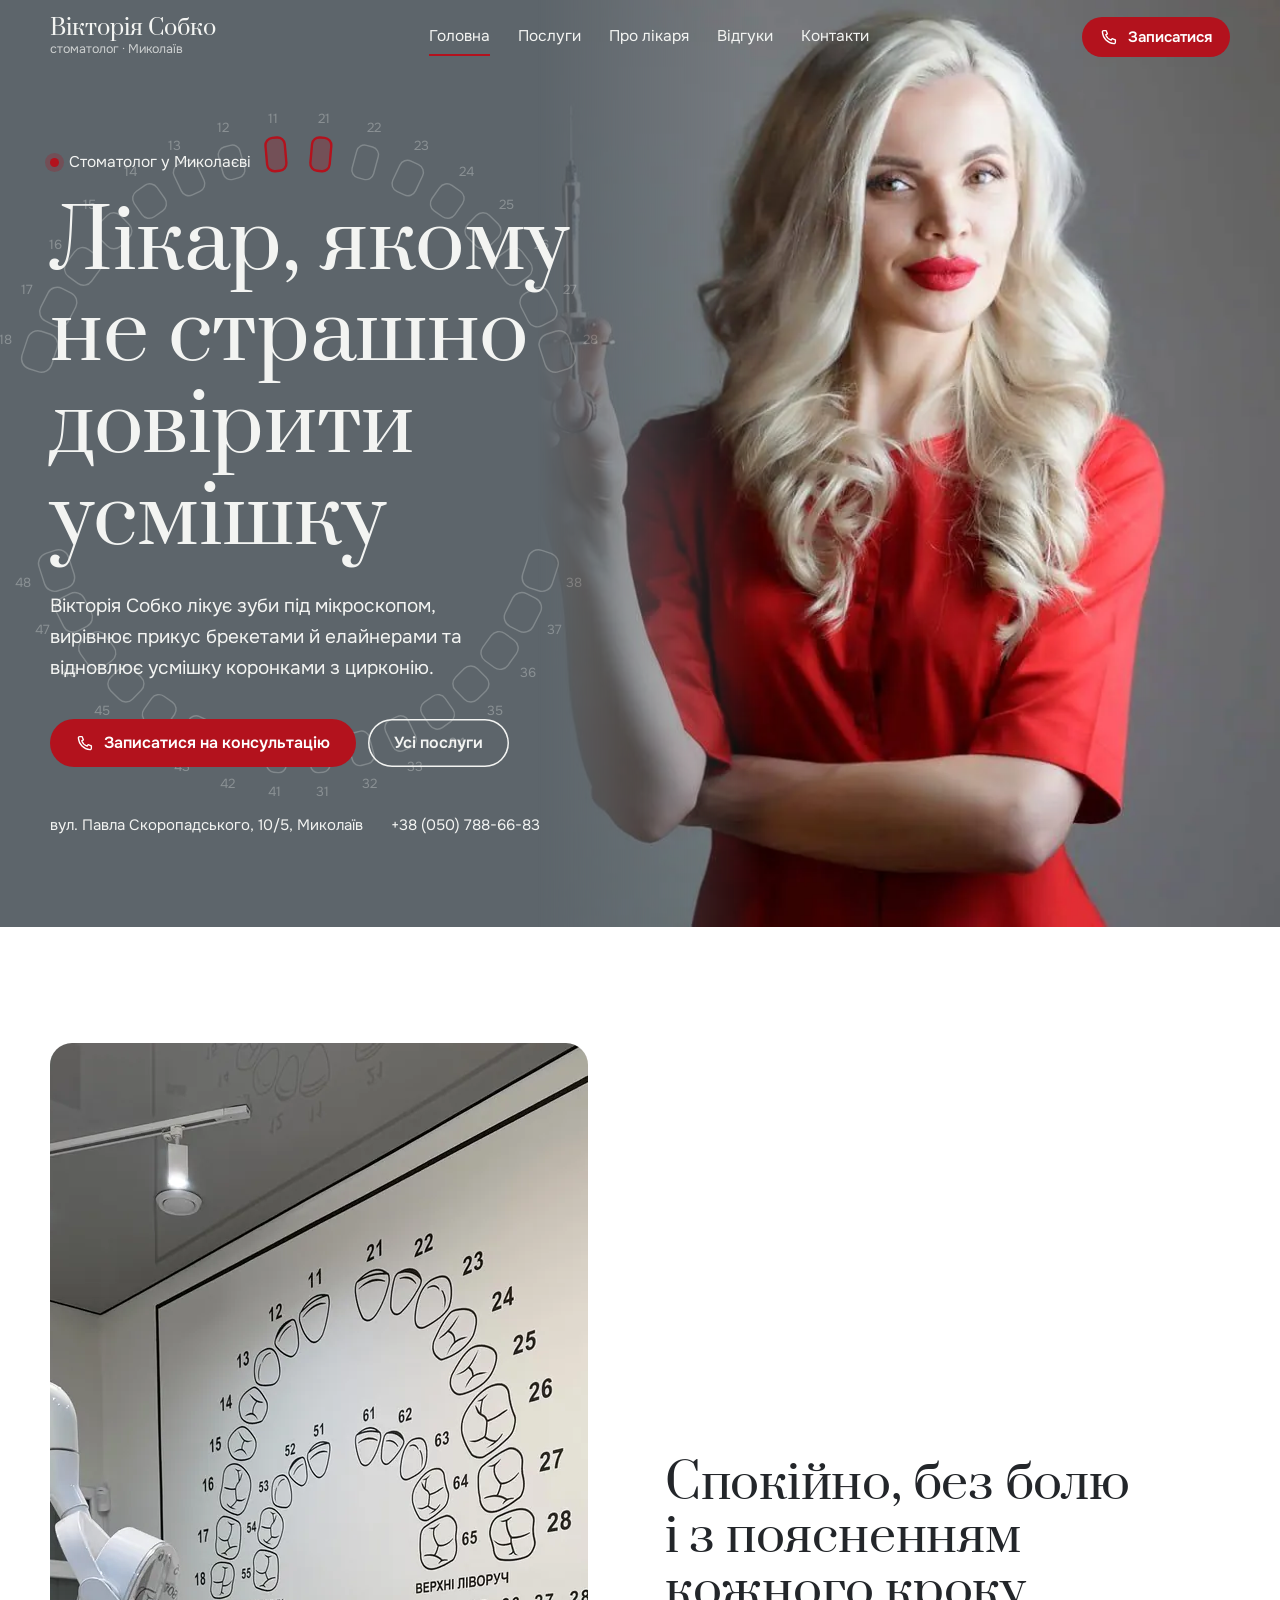
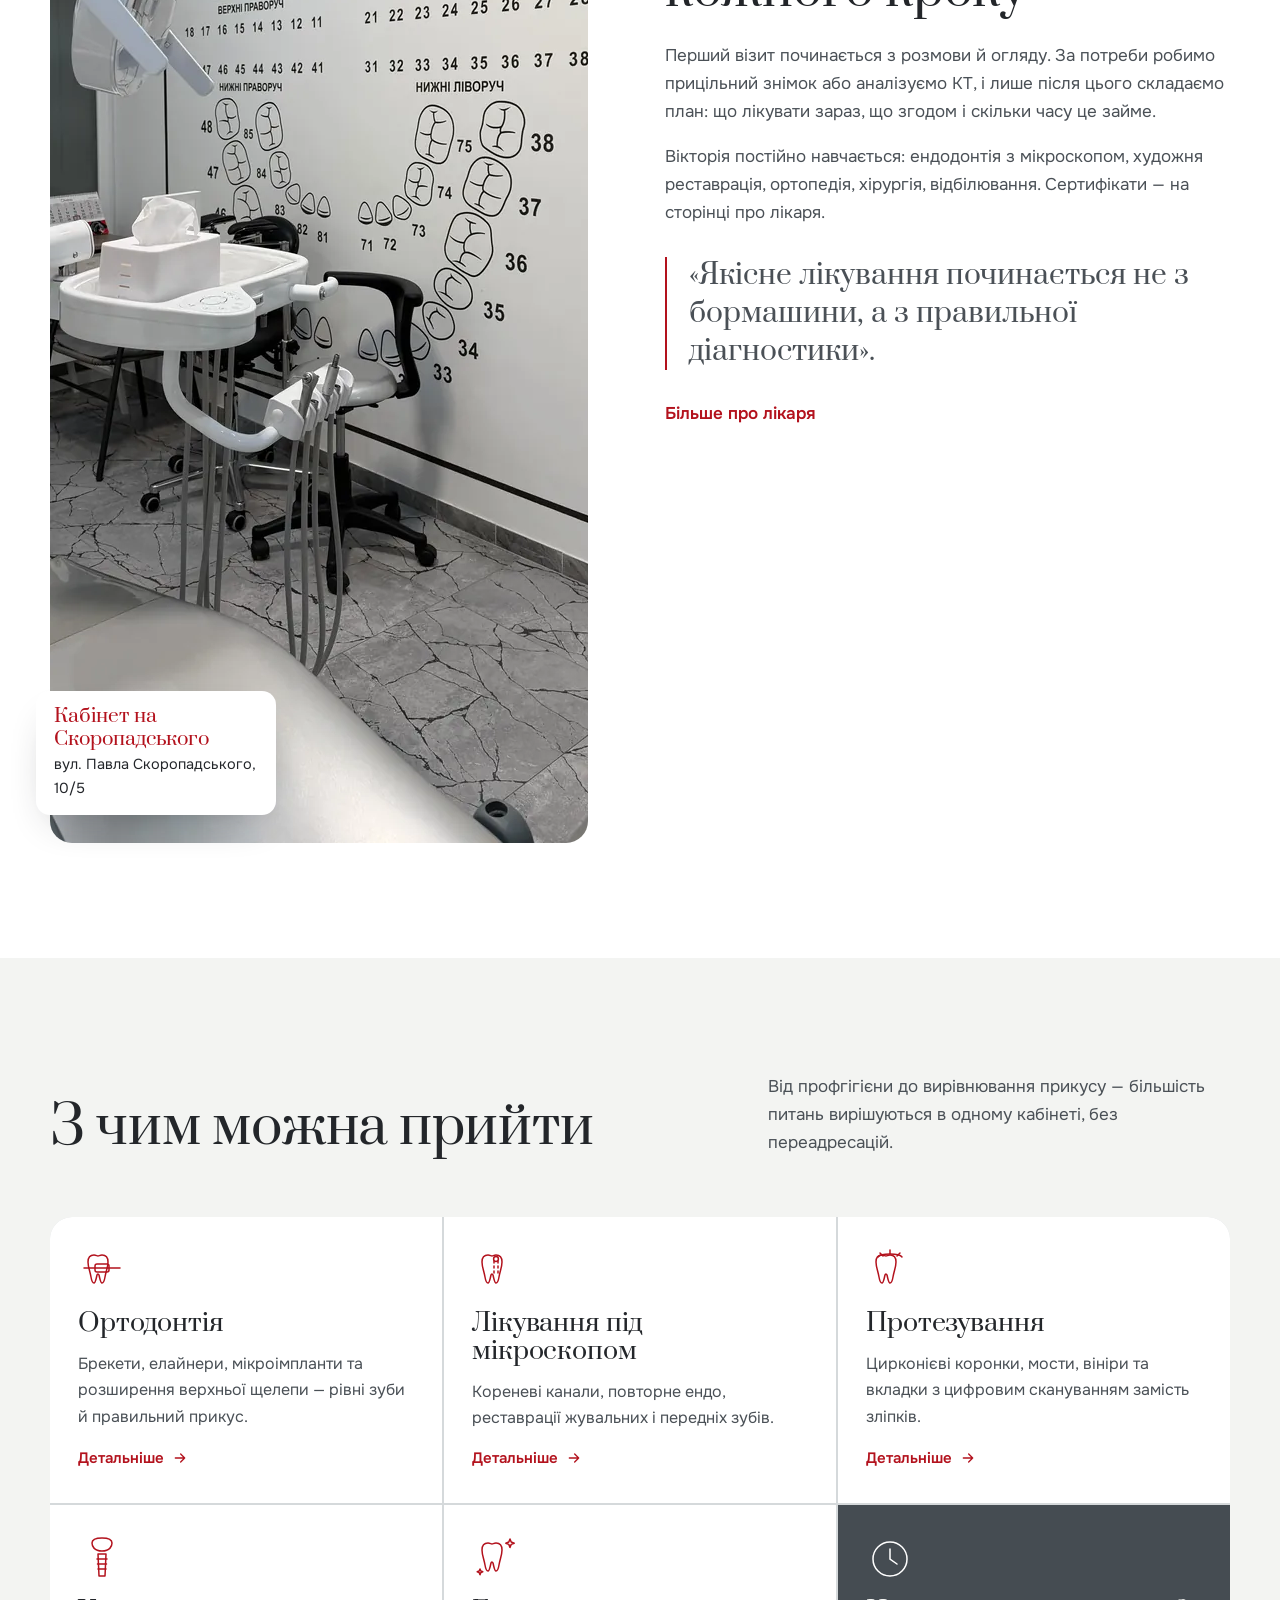
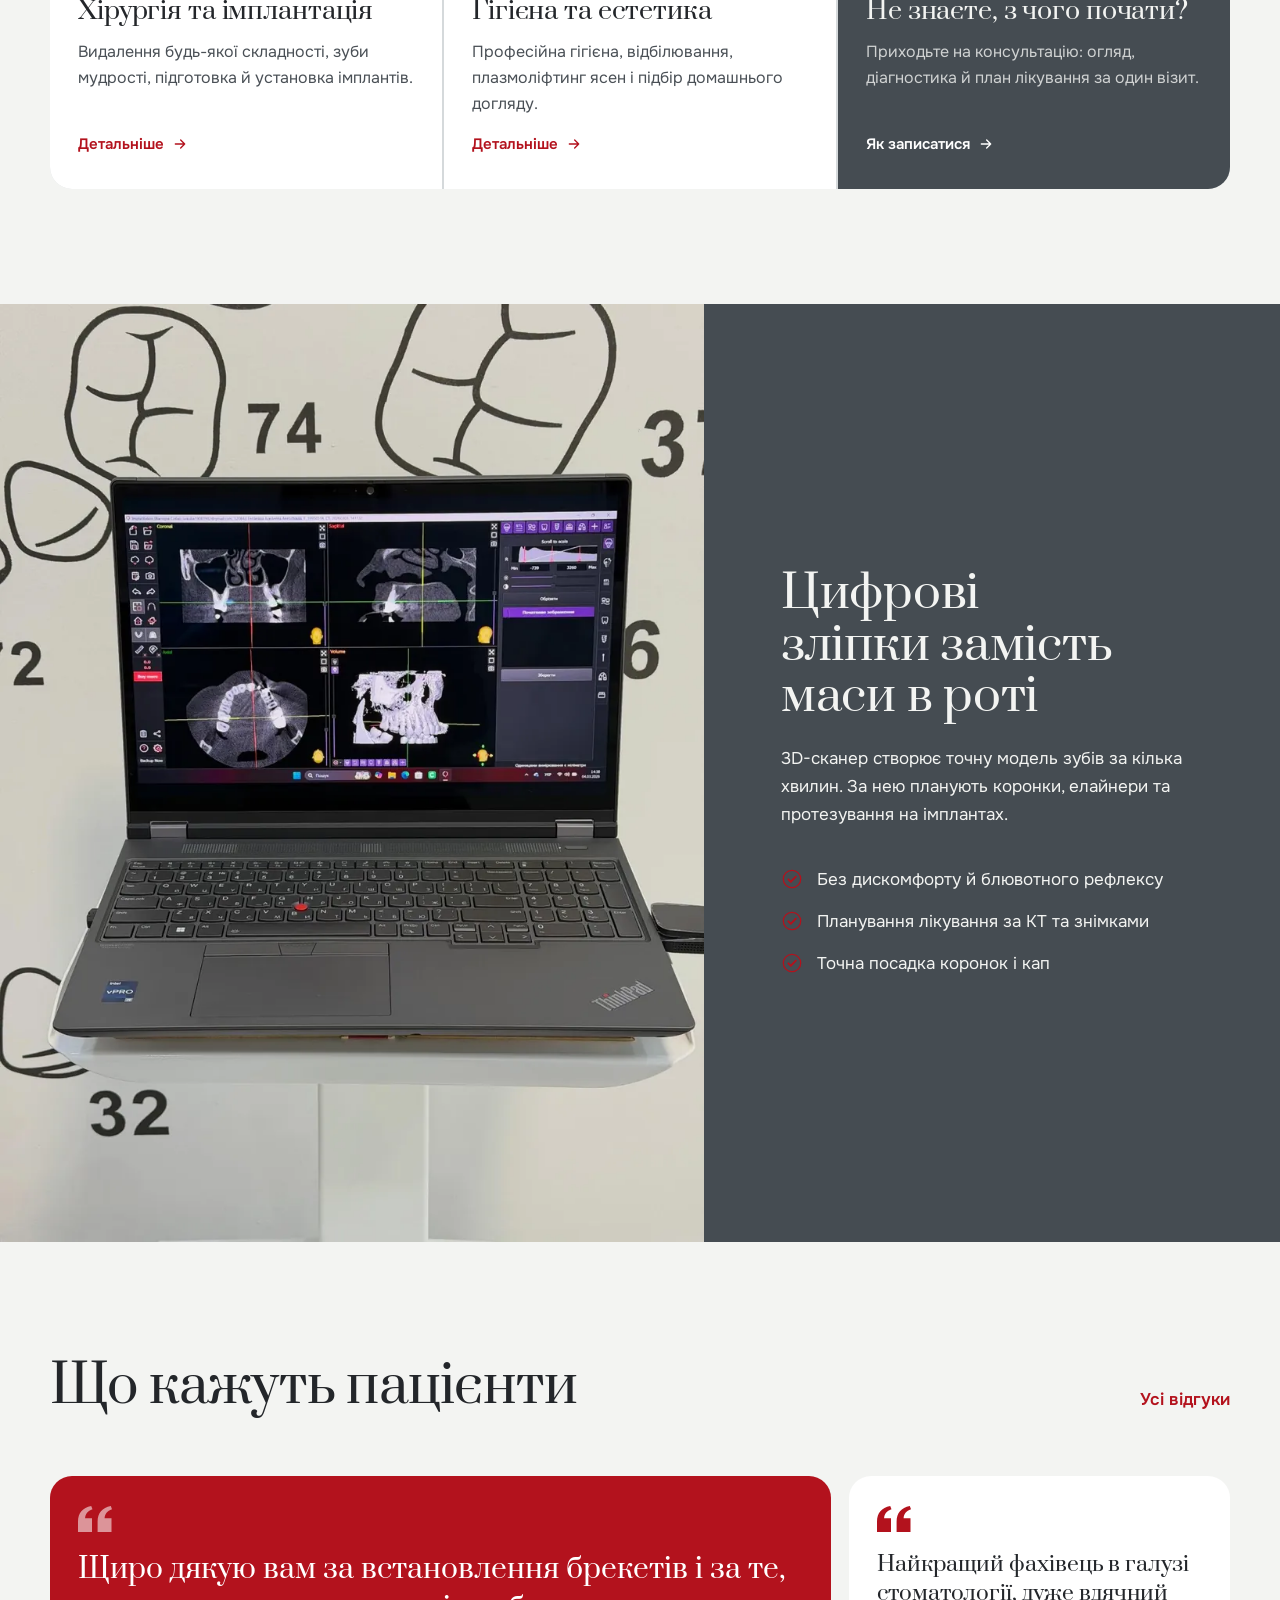
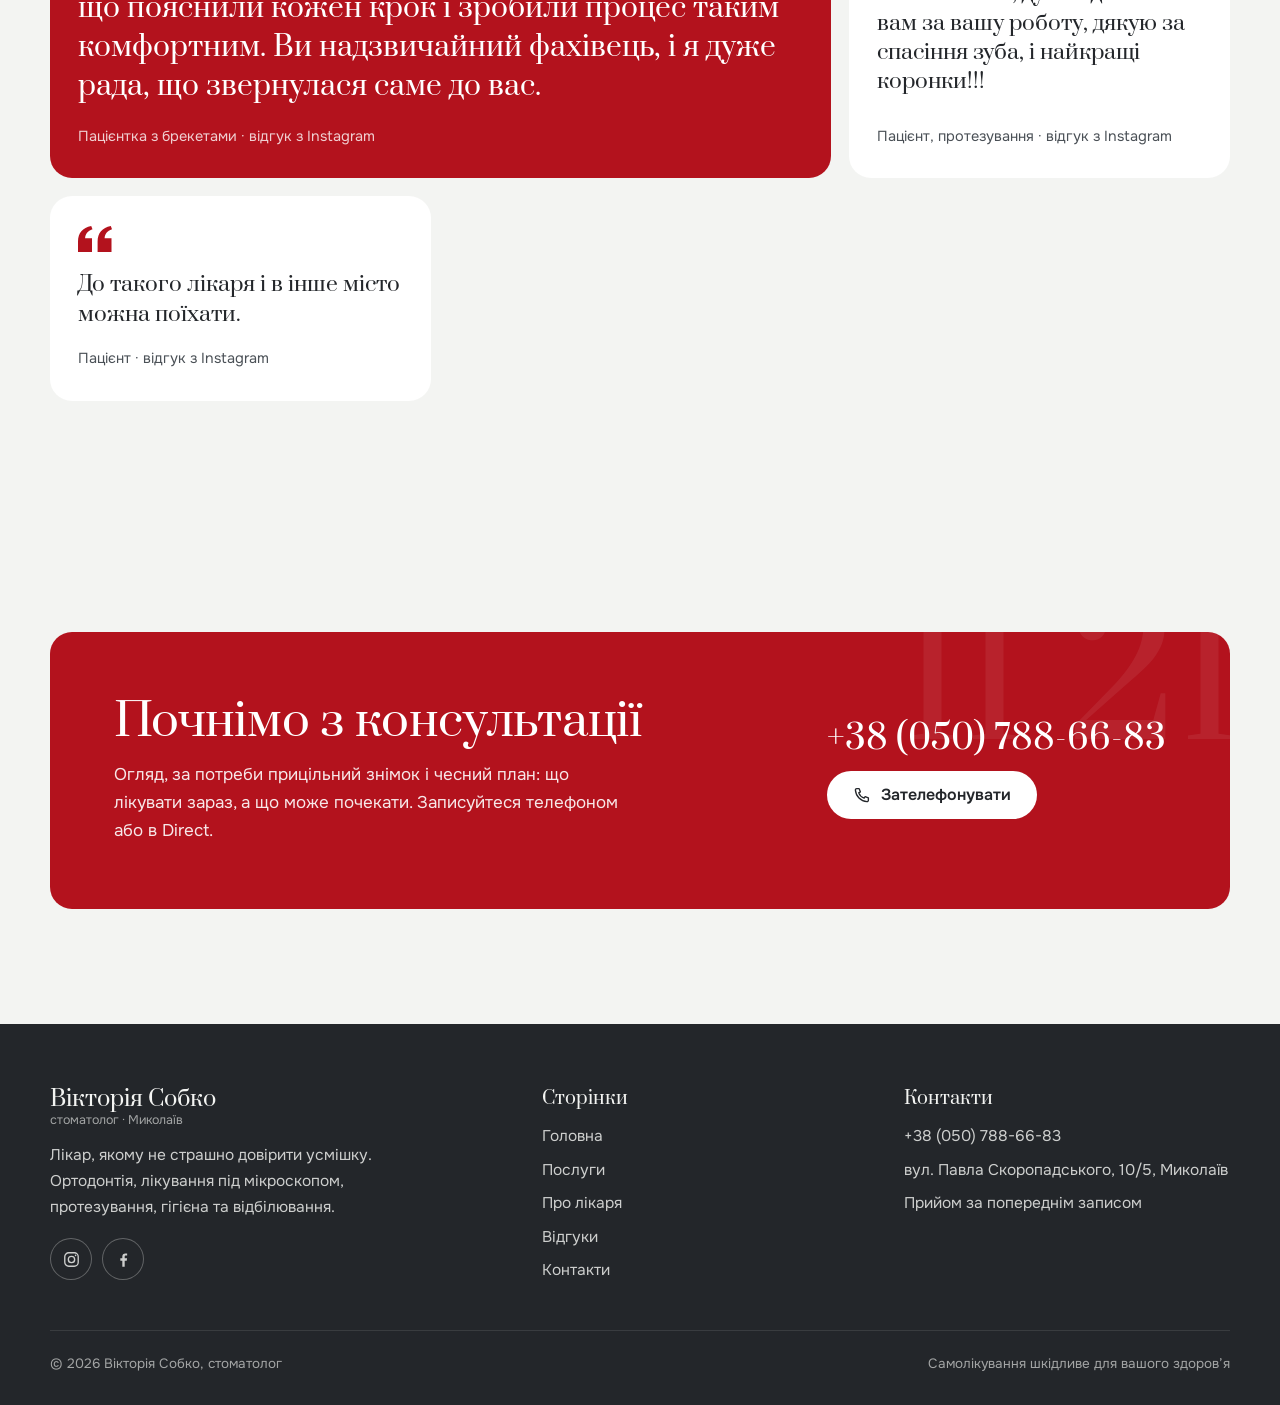
==== index.html @ 6293aaec "Add files via upload" ====
<!doctype html>
<html lang="uk">
<head>
<meta charset="utf-8">
<meta name="viewport" content="width=device-width, initial-scale=1, viewport-fit=cover">
<meta name="robots" content="noindex, nofollow">
<title>Стоматолог Вікторія Собко — Миколаїв</title>
<meta name="description" content="Стоматолог у Миколаєві: брекети й елайнери, лікування під мікроскопом, коронки, гігієна та відбілювання. Запис: +38 (050) 788-66-83.">
<meta name="theme-color" content="#5d656b">
<link rel="icon" href="img/favicon.svg" type="image/svg+xml">
<link rel="apple-touch-icon" href="img/apple-touch-icon.png">
<meta property="og:type" content="website">
<meta property="og:locale" content="uk_UA">
<meta property="og:site_name" content="Стоматолог Вікторія Собко">
<meta property="og:title" content="Стоматолог Вікторія Собко — Миколаїв">
<meta property="og:description" content="Стоматолог у Миколаєві: брекети й елайнери, лікування під мікроскопом, коронки, гігієна та відбілювання. Запис: +38 (050) 788-66-83.">
<meta property="og:image" content="https://konkos-design.github.io/viktoria-sobko-dentist/img/og.jpg">
<meta property="og:image:width" content="1200">
<meta property="og:image:height" content="630">
<meta property="og:url" content="https://konkos-design.github.io/viktoria-sobko-dentist/">
<meta name="twitter:card" content="summary_large_image">
<meta name="twitter:title" content="Стоматолог Вікторія Собко — Миколаїв">
<meta name="twitter:description" content="Стоматолог у Миколаєві: брекети й елайнери, лікування під мікроскопом, коронки, гігієна та відбілювання. Запис: +38 (050) 788-66-83.">
<meta name="twitter:image" content="https://konkos-design.github.io/viktoria-sobko-dentist/img/og.jpg">
<link rel="preload" href="fonts/prata_cyrillic.woff2" as="font" type="font/woff2" crossorigin>
<link rel="stylesheet" href="css/style.css">
</head>
<body>
<a class="skip" href="#main">До змісту</a>
<header class="hdr">
  <div class="wrap hdr__in">
    <a class="brand" href="index.html" aria-label="Вікторія Собко — на головну"><b>Вікторія Собко</b><span>стоматолог · Миколаїв</span></a>
    <nav class="nav" id="nav" aria-label="Основне меню"><a href="index.html" aria-current="page">Головна</a><a href="poslugy.html">Послуги</a><a href="pro-likarya.html">Про лікаря</a><a href="vidguky.html">Відгуки</a><a href="kontakty.html">Контакти</a></nav>
    <a class="btn hdr__call" href="tel:+380507886683"><svg viewBox="0 0 24 24" fill="none" stroke="currentColor" stroke-width="1.8" stroke-linecap="round" stroke-linejoin="round" aria-hidden="true"><path d="M5 3.5h3.2l1.6 4.3-2.1 1.4a11.5 11.5 0 0 0 7.1 7.1l1.4-2.1 4.3 1.6V19a1.8 1.8 0 0 1-1.9 1.8C10.4 20.3 3.7 13.6 3.2 5.4A1.8 1.8 0 0 1 5 3.5Z"/></svg><span>Записатися</span></a>
    <button class="burger" aria-label="Меню" aria-expanded="false" aria-controls="nav"><span></span></button>
  </div>
</header>

<main id="main">
<section class="hero">
  <svg class="hero__arch arch" viewBox="0 0 600 680" aria-hidden="true"><rect class="t" x="-16.5" y="-13.0" width="33.0" height="26.0" rx="9.0" transform="translate(83.4 245.8) rotate(-71.8)" data-n="18"/>
<text x="55.2" y="239.7">18</text>
<rect class="t" x="-15.3" y="-13.0" width="30.6" height="26.0" rx="8.6" transform="translate(99.0 208.6) rotate(-62.9)" data-n="17"/>
<text x="72.7" y="198.0">17</text>
<rect class="t" x="-14.1" y="-13.0" width="28.2" height="26.0" rx="8.2" transform="translate(119.8 174.6) rotate(-53.9)" data-n="16"/>
<text x="96.3" y="159.9">16</text>
<rect class="t" x="-12.9" y="-13.0" width="25.8" height="26.0" rx="7.8" transform="translate(145.5 144.8) rotate(-44.6)" data-n="15"/>
<text x="125.4" y="126.5">15</text>
<rect class="t" x="-11.7" y="-13.0" width="23.4" height="26.0" rx="7.4" transform="translate(175.4 119.9) rotate(-35.0)" data-n="14"/>
<text x="159.1" y="98.7">14</text>
<rect class="t" x="-10.5" y="-14.0" width="21.0" height="28.0" rx="7.0" transform="translate(208.5 100.6) rotate(-25.2)" data-n="13"/>
<text x="196.6" y="77.1">13</text>
<rect class="t" x="-9.3" y="-14.0" width="18.6" height="28.0" rx="6.6" transform="translate(244.1 87.5) rotate(-15.2)" data-n="12"/>
<text x="236.8" y="62.4">12</text>
<rect class="t" x="-8.1" y="-14.0" width="16.2" height="28.0" rx="6.2" transform="translate(281.2 80.8) rotate(-5.1)" data-n="11"/>
<text x="278.8" y="54.9">11</text>
<rect class="t" x="-8.1" y="-14.0" width="16.2" height="28.0" rx="6.2" transform="translate(318.8 80.8) rotate(5.1)" data-n="21"/>
<text x="321.2" y="54.9">21</text>
<rect class="t" x="-9.3" y="-14.0" width="18.6" height="28.0" rx="6.6" transform="translate(355.9 87.5) rotate(15.2)" data-n="22"/>
<text x="363.2" y="62.4">22</text>
<rect class="t" x="-10.5" y="-14.0" width="21.0" height="28.0" rx="7.0" transform="translate(391.5 100.6) rotate(25.2)" data-n="23"/>
<text x="403.4" y="77.1">23</text>
<rect class="t" x="-11.7" y="-13.0" width="23.4" height="26.0" rx="7.4" transform="translate(424.6 119.9) rotate(35.0)" data-n="24"/>
<text x="440.9" y="98.7">24</text>
<rect class="t" x="-12.9" y="-13.0" width="25.8" height="26.0" rx="7.8" transform="translate(454.5 144.8) rotate(44.6)" data-n="25"/>
<text x="474.6" y="126.5">25</text>
<rect class="t" x="-14.1" y="-13.0" width="28.2" height="26.0" rx="8.2" transform="translate(480.2 174.6) rotate(53.9)" data-n="26"/>
<text x="503.7" y="159.9">26</text>
<rect class="t" x="-15.3" y="-13.0" width="30.6" height="26.0" rx="8.6" transform="translate(501.0 208.6) rotate(62.9)" data-n="27"/>
<text x="527.3" y="198.0">27</text>
<rect class="t" x="-16.5" y="-13.0" width="33.0" height="26.0" rx="9.0" transform="translate(516.6 245.8) rotate(71.8)" data-n="28"/>
<text x="544.8" y="239.7">28</text>
<rect class="t" x="-16.5" y="-13.0" width="33.0" height="26.0" rx="9.0" transform="translate(97.6 429.2) rotate(251.9)" data-n="48"/>
<text x="69.3" y="443.3">48</text>
<rect class="t" x="-15.3" y="-13.0" width="30.6" height="26.0" rx="8.6" transform="translate(112.1 464.2) rotate(243.0)" data-n="47"/>
<text x="85.8" y="482.7">47</text>
<rect class="t" x="-14.1" y="-13.0" width="28.2" height="26.0" rx="8.2" transform="translate(131.6 496.1) rotate(234.0)" data-n="46"/>
<text x="108.1" y="518.7">46</text>
<rect class="t" x="-12.9" y="-13.0" width="25.8" height="26.0" rx="7.8" transform="translate(155.6 524.1) rotate(224.7)" data-n="45"/>
<text x="135.5" y="550.4">45</text>
<rect class="t" x="-11.7" y="-13.0" width="23.4" height="26.0" rx="7.4" transform="translate(183.5 547.5) rotate(215.2)" data-n="44"/>
<text x="167.2" y="576.7">44</text>
<rect class="t" x="-10.5" y="-14.0" width="21.0" height="28.0" rx="7.0" transform="translate(214.5 565.6) rotate(205.4)" data-n="43"/>
<text x="202.6" y="597.1">43</text>
<rect class="t" x="-9.3" y="-14.0" width="18.6" height="28.0" rx="6.6" transform="translate(247.8 578.0) rotate(195.3)" data-n="42"/>
<text x="240.5" y="611.1">42</text>
<rect class="t" x="-8.1" y="-14.0" width="16.2" height="28.0" rx="6.2" transform="translate(282.4 584.2) rotate(185.1)" data-n="41"/>
<text x="280.0" y="618.1">41</text>
<rect class="t" x="-8.1" y="-14.0" width="16.2" height="28.0" rx="6.2" transform="translate(317.6 584.2) rotate(174.9)" data-n="31"/>
<text x="320.0" y="618.1">31</text>
<rect class="t" x="-9.3" y="-14.0" width="18.6" height="28.0" rx="6.6" transform="translate(352.2 578.0) rotate(164.7)" data-n="32"/>
<text x="359.5" y="611.1">32</text>
<rect class="t" x="-10.5" y="-14.0" width="21.0" height="28.0" rx="7.0" transform="translate(385.5 565.6) rotate(154.6)" data-n="33"/>
<text x="397.4" y="597.1">33</text>
<rect class="t" x="-11.7" y="-13.0" width="23.4" height="26.0" rx="7.4" transform="translate(416.5 547.5) rotate(144.8)" data-n="34"/>
<text x="432.8" y="576.7">34</text>
<rect class="t" x="-12.9" y="-13.0" width="25.8" height="26.0" rx="7.8" transform="translate(444.4 524.1) rotate(135.3)" data-n="35"/>
<text x="464.5" y="550.4">35</text>
<rect class="t" x="-14.1" y="-13.0" width="28.2" height="26.0" rx="8.2" transform="translate(468.4 496.1) rotate(126.0)" data-n="36"/>
<text x="491.9" y="518.7">36</text>
<rect class="t" x="-15.3" y="-13.0" width="30.6" height="26.0" rx="8.6" transform="translate(487.9 464.2) rotate(117.0)" data-n="37"/>
<text x="514.2" y="482.7">37</text>
<rect class="t" x="-16.5" y="-13.0" width="33.0" height="26.0" rx="9.0" transform="translate(502.4 429.2) rotate(108.1)" data-n="38"/>
<text x="530.7" y="443.3">38</text></svg>
  <div class="hero__photo"><img src="img/portrait.webp" alt="Стоматолог Вікторія Собко в червоній сукні з інструментом у руці" width="960" height="891" fetchpriority="high"></div>
  <div class="wrap hero__body">
    <p class="hero__kicker reveal-load" style="animation-delay:.1s">Стоматолог у Миколаєві</p>
    <h1 class="reveal-load" style="animation-delay:.25s">Лікар, якому не страшно довірити усмішку</h1>
    <p class="hero__lead reveal-load" style="animation-delay:.4s">Вікторія Собко лікує зуби під мікроскопом, вирівнює прикус брекетами й елайнерами та відновлює усмішку коронками з цирконію.</p>
    <div class="hero__cta reveal-load" style="animation-delay:.55s">
      <a class="btn" href="tel:+380507886683"><svg viewBox="0 0 24 24" fill="none" stroke="currentColor" stroke-width="1.8" stroke-linecap="round" stroke-linejoin="round" aria-hidden="true"><path d="M5 3.5h3.2l1.6 4.3-2.1 1.4a11.5 11.5 0 0 0 7.1 7.1l1.4-2.1 4.3 1.6V19a1.8 1.8 0 0 1-1.9 1.8C10.4 20.3 3.7 13.6 3.2 5.4A1.8 1.8 0 0 1 5 3.5Z"/></svg><span>Записатися на консультацію</span></a>
      <a class="btn btn--ghost" href="poslugy.html"><span>Усі послуги</span></a>
    </div>
    <div class="hero__addr reveal-load" style="animation-delay:.7s">
      <a href="https://www.google.com/maps/search/?api=1&query=%D0%B2%D1%83%D0%BB.+%D0%9F%D0%B0%D0%B2%D0%BB%D0%B0+%D0%A1%D0%BA%D0%BE%D1%80%D0%BE%D0%BF%D0%B0%D0%B4%D1%81%D1%8C%D0%BA%D0%BE%D0%B3%D0%BE+10%2F5+%D0%9C%D0%B8%D0%BA%D0%BE%D0%BB%D0%B0%D1%97%D0%B2" target="_blank" rel="noopener">вул. Павла Скоропадського, 10/5, Миколаїв</a>
      <a href="tel:+380507886683">+38 (050) 788-66-83</a>
    </div>
  </div>
</section>

<section class="sec sec--paper">
  <div class="wrap split">
    <div class="split__media rv">
      <img src="img/cabinet.webp" alt="Кабінет: стоматологічне крісло та зубна формула на стіні" loading="lazy" width="788" height="1400">
      <div class="split__tag"><b>Кабінет на Скоропадського</b>вул. Павла Скоропадського, 10/5</div>
    </div>
    <div class="rv rv-d1">
      <h2>Спокійно, без болю і з поясненням кожного кроку</h2>
      <p>Перший візит починається з розмови й огляду. За потреби робимо прицільний знімок або аналізуємо КТ, і лише після цього складаємо план: що лікувати зараз, що згодом і скільки часу це займе.</p>
      <p>Вікторія постійно навчається: ендодонтія з мікроскопом, художня реставрація, ортопедія, хірургія, відбілювання. Сертифікати — на сторінці про лікаря.</p>
      <p class="quote">«Якісне лікування починається не з бормашини, а з правильної діагностики».</p>
      <a class="link" href="pro-likarya.html">Більше про лікаря</a>
    </div>
  </div>
</section>

<section class="sec">
  <div class="wrap">
    <div class="sec__head rv"><h2>З чим можна прийти</h2><p>Від профгігієни до вирівнювання прикусу — більшість питань вирішуються в одному кабінеті, без переадресацій.</p></div>
    <div class="dirs"><a class="dir rv rv-d1" href="poslugy.html#orto"><svg class="dir__ico" viewBox="0 0 48 48" fill="none" stroke="currentColor" stroke-width="1.5" stroke-linecap="round" stroke-linejoin="round" aria-hidden="true"><path d="M14 6c-4 0-6 3-6 7 0 5 2 9 3 15 .5 3 1.5 6 3 6s2-4 3-8c.4-1.5 1.4-1.5 2 0 1 4 1.5 8 3 8s2.5-3 3-6c1-6 3-10 3-15 0-4-2-7-6-7-2 0-3 1-4 1s-2-1-4-1Z" transform="translate(2 2)"/><rect x="17" y="17" width="14" height="8" rx="2"/><path d="M6 21h36"/></svg><h3>Ортодонтія</h3><p>Брекети, елайнери, мікроімпланти та розширення верхньої щелепи — рівні зуби й правильний прикус.</p><span class="dir__go">Детальніше <svg viewBox="0 0 24 24" fill="none" stroke="currentColor" stroke-width="2" stroke-linecap="round" stroke-linejoin="round" aria-hidden="true"><path d="M5 12h14M13 6l6 6-6 6"/></svg></span></a><a class="dir rv rv-d2" href="poslugy.html#terapia"><svg class="dir__ico" viewBox="0 0 48 48" fill="none" stroke="currentColor" stroke-width="1.5" stroke-linecap="round" stroke-linejoin="round" aria-hidden="true"><path d="M14 6c-4 0-6 3-6 7 0 5 2 9 3 15 .5 3 1.5 6 3 6s2-4 3-8c.4-1.5 1.4-1.5 2 0 1 4 1.5 8 3 8s2.5-3 3-6c1-6 3-10 3-15 0-4-2-7-6-7-2 0-3 1-4 1s-2-1-4-1Z" transform="translate(2 2)"/><path d="M22 14v14M26 14v14" stroke-dasharray="2 3"/><circle cx="24" cy="12" r="2.4"/></svg><h3>Лікування під мікроскопом</h3><p>Кореневі канали, повторне ендо, реставрації жувальних і передніх зубів.</p><span class="dir__go">Детальніше <svg viewBox="0 0 24 24" fill="none" stroke="currentColor" stroke-width="2" stroke-linecap="round" stroke-linejoin="round" aria-hidden="true"><path d="M5 12h14M13 6l6 6-6 6"/></svg></span></a><a class="dir rv rv-d3" href="poslugy.html#protez"><svg class="dir__ico" viewBox="0 0 48 48" fill="none" stroke="currentColor" stroke-width="1.5" stroke-linecap="round" stroke-linejoin="round" aria-hidden="true"><path d="M14 6c-4 0-6 3-6 7 0 5 2 9 3 15 .5 3 1.5 6 3 6s2-4 3-8c.4-1.5 1.4-1.5 2 0 1 4 1.5 8 3 8s2.5-3 3-6c1-6 3-10 3-15 0-4-2-7-6-7-2 0-3 1-4 1s-2-1-4-1Z" transform="translate(2 2)"/><path d="M12 10c3-4 21-4 24 0" /><path d="M14 6l3 3M24 3v4M34 6l-3 3"/></svg><h3>Протезування</h3><p>Цирконієві коронки, мости, вініри та вкладки з цифровим скануванням замість зліпків.</p><span class="dir__go">Детальніше <svg viewBox="0 0 24 24" fill="none" stroke="currentColor" stroke-width="2" stroke-linecap="round" stroke-linejoin="round" aria-hidden="true"><path d="M5 12h14M13 6l6 6-6 6"/></svg></span></a><a class="dir rv rv-d1" href="poslugy.html#khirurgia"><svg class="dir__ico" viewBox="0 0 48 48" fill="none" stroke="currentColor" stroke-width="1.5" stroke-linecap="round" stroke-linejoin="round" aria-hidden="true"><path d="M14 8c0-3 3-5 10-5s10 2 10 5-2 8-10 8-10-5-10-8Z"/><path d="M20 19h8l-1 22h-6z"/><path d="M19 24h10M19.5 29h9M20 34h8"/></svg><h3>Хірургія та імплантація</h3><p>Видалення будь-якої складності, зуби мудрості, підготовка й установка імплантів.</p><span class="dir__go">Детальніше <svg viewBox="0 0 24 24" fill="none" stroke="currentColor" stroke-width="2" stroke-linecap="round" stroke-linejoin="round" aria-hidden="true"><path d="M5 12h14M13 6l6 6-6 6"/></svg></span></a><a class="dir rv rv-d2" href="poslugy.html#gigiena"><svg class="dir__ico" viewBox="0 0 48 48" fill="none" stroke="currentColor" stroke-width="1.5" stroke-linecap="round" stroke-linejoin="round" aria-hidden="true"><path d="M14 6c-4 0-6 3-6 7 0 5 2 9 3 15 .5 3 1.5 6 3 6s2-4 3-8c.4-1.5 1.4-1.5 2 0 1 4 1.5 8 3 8s2.5-3 3-6c1-6 3-10 3-15 0-4-2-7-6-7-2 0-3 1-4 1s-2-1-4-1Z" transform="translate(2 2)"/><path d="M38 4l1.2 3 3 1.2-3 1.2L38 12.4l-1.2-3-3-1.2 3-1.2z"/><path d="M8 34l.8 2 2 .8-2 .8L8 39.6l-.8-2-2-.8 2-.8z"/></svg><h3>Гігієна та естетика</h3><p>Професійна гігієна, відбілювання, плазмоліфтинг ясен і підбір домашнього догляду.</p><span class="dir__go">Детальніше <svg viewBox="0 0 24 24" fill="none" stroke="currentColor" stroke-width="2" stroke-linecap="round" stroke-linejoin="round" aria-hidden="true"><path d="M5 12h14M13 6l6 6-6 6"/></svg></span></a><a class="dir rv rv-d3" href="kontakty.html" style="background:var(--slate-deep);color:var(--porcelain)"><svg class="dir__ico" style="color:#fff" viewBox="0 0 48 48" fill="none" stroke="currentColor" stroke-width="1.5" aria-hidden="true"><circle cx="24" cy="24" r="17"/><path d="M24 14v10l7 5" stroke-linecap="round"/></svg><h3>Не знаєте, з чого почати?</h3><p style="color:rgba(243,244,242,.8)">Приходьте на консультацію: огляд, діагностика й план лікування за один візит.</p><span class="dir__go" style="color:#fff">Як записатися <svg viewBox="0 0 24 24" fill="none" stroke="currentColor" stroke-width="2" stroke-linecap="round" stroke-linejoin="round" aria-hidden="true"><path d="M5 12h14M13 6l6 6-6 6"/></svg></span></a></div>
  </div>
</section>

<section class="band" aria-label="Цифрова стоматологія">
  <div class="band__img"><img src="img/ct.webp" alt="Аналіз комп’ютерної томографії на ноутбуці в кабінеті" loading="lazy" width="900" height="1200"></div>
  <div class="band__txt">
    <h2 class="rv">Цифрові зліпки замість маси в роті</h2>
    <p class="rv rv-d1">3D-сканер створює точну модель зубів за кілька хвилин. За нею планують коронки, елайнери та протезування на імплантах.</p>
    <ul class="ticks rv rv-d2">
      <li><svg viewBox="0 0 24 24" fill="none" stroke="currentColor" stroke-width="2" stroke-linecap="round" stroke-linejoin="round" aria-hidden="true"><circle cx="12" cy="12" r="9.5" stroke-width="1.4"/><path d="m8 12.3 2.7 2.7L16.2 9.5"/></svg><span>Без дискомфорту й блювотного рефлексу</span></li>
      <li><svg viewBox="0 0 24 24" fill="none" stroke="currentColor" stroke-width="2" stroke-linecap="round" stroke-linejoin="round" aria-hidden="true"><circle cx="12" cy="12" r="9.5" stroke-width="1.4"/><path d="m8 12.3 2.7 2.7L16.2 9.5"/></svg><span>Планування лікування за КТ та знімками</span></li>
      <li><svg viewBox="0 0 24 24" fill="none" stroke="currentColor" stroke-width="2" stroke-linecap="round" stroke-linejoin="round" aria-hidden="true"><circle cx="12" cy="12" r="9.5" stroke-width="1.4"/><path d="m8 12.3 2.7 2.7L16.2 9.5"/></svg><span>Точна посадка коронок і кап</span></li>
    </ul>
  </div>
</section>

<section class="sec">
  <div class="wrap">
    <div class="sec__head rv"><h2>Що кажуть пацієнти</h2><a class="link" href="vidguky.html">Усі відгуки</a></div>
    <div class="revs"><figure class="rev rev--wide rev--red rv rv-d1"><span class="rev__mark"><svg viewBox="0 0 34 26" fill="currentColor" aria-hidden="true"><path d="M0 26V15.6C0 6.9 4.6 1.7 13.2 0l1.3 3.3C9.6 4.9 7.4 8 7.1 12.2H14V26H0Zm19.6 0V15.6C19.6 6.9 24.2 1.7 32.8 0L34 3.3c-4.9 1.6-7.1 4.7-7.4 8.9h6.9V26H19.6Z"/></svg></span><blockquote>Щиро дякую вам за встановлення брекетів і за те, що пояснили кожен крок і зробили процес таким комфортним. Ви надзвичайний фахівець, і я дуже рада, що звернулася саме до вас.</blockquote><figcaption>Пацієнтка з брекетами · відгук з Instagram</figcaption></figure><figure class="rev  rv rv-d2"><span class="rev__mark"><svg viewBox="0 0 34 26" fill="currentColor" aria-hidden="true"><path d="M0 26V15.6C0 6.9 4.6 1.7 13.2 0l1.3 3.3C9.6 4.9 7.4 8 7.1 12.2H14V26H0Zm19.6 0V15.6C19.6 6.9 24.2 1.7 32.8 0L34 3.3c-4.9 1.6-7.1 4.7-7.4 8.9h6.9V26H19.6Z"/></svg></span><blockquote>Найкращий фахівець в галузі стоматології, дуже вдячний вам за вашу роботу, дякую за спасіння зуба, і найкращі коронки!!!</blockquote><figcaption>Пацієнт, протезування · відгук з Instagram</figcaption></figure><figure class="rev  rv rv-d3"><span class="rev__mark"><svg viewBox="0 0 34 26" fill="currentColor" aria-hidden="true"><path d="M0 26V15.6C0 6.9 4.6 1.7 13.2 0l1.3 3.3C9.6 4.9 7.4 8 7.1 12.2H14V26H0Zm19.6 0V15.6C19.6 6.9 24.2 1.7 32.8 0L34 3.3c-4.9 1.6-7.1 4.7-7.4 8.9h6.9V26H19.6Z"/></svg></span><blockquote>До такого лікаря і в інше місто можна поїхати.</blockquote><figcaption>Пацієнт · відгук з Instagram</figcaption></figure></div>
  </div>
</section>
<section class="sec" aria-label="Запис">
  <div class="wrap">
    <div class="cta rv">
      <div>
        <h2>Почнімо з консультації</h2>
        <p>Огляд, за потреби прицільний знімок і чесний план: що лікувати зараз, а що може почекати. Записуйтеся телефоном або в Direct.</p>
      </div>
      <div class="cta__actions">
        <a class="cta__num" href="tel:+380507886683">+38 (050) 788-66-83</a>
        <a class="btn btn--light" href="tel:+380507886683"><svg viewBox="0 0 24 24" fill="none" stroke="currentColor" stroke-width="1.8" stroke-linecap="round" stroke-linejoin="round" aria-hidden="true"><path d="M5 3.5h3.2l1.6 4.3-2.1 1.4a11.5 11.5 0 0 0 7.1 7.1l1.4-2.1 4.3 1.6V19a1.8 1.8 0 0 1-1.9 1.8C10.4 20.3 3.7 13.6 3.2 5.4A1.8 1.8 0 0 1 5 3.5Z"/></svg><span>Зателефонувати</span></a>
      </div>
    </div>
  </div>
</section>

</main>
<footer class="ftr">
  <div class="wrap">
    <div class="ftr__grid">
      <div>
        <a class="brand" href="index.html"><b>Вікторія Собко</b><span>стоматолог · Миколаїв</span></a>
        <p style="margin-top:16px;max-width:36ch">Лікар, якому не страшно довірити усмішку. Ортодонтія, лікування під мікроскопом, протезування, гігієна та відбілювання.</p>
        <div class="social">
          <a href="https://www.instagram.com/dr_viktoria_sobko/" target="_blank" rel="noopener" aria-label="Instagram"><svg viewBox="0 0 24 24" fill="none" stroke="currentColor" stroke-width="1.7" aria-hidden="true"><rect x="3.5" y="3.5" width="17" height="17" rx="5"/><circle cx="12" cy="12" r="4"/><circle cx="17.2" cy="6.8" r="1" fill="currentColor" stroke="none"/></svg></a>
          <a href="https://www.facebook.com/dr.viktoria.sobko" target="_blank" rel="noopener" aria-label="Facebook"><svg viewBox="0 0 24 24" fill="currentColor" aria-hidden="true"><path d="M13.5 21v-7.5h2.6l.4-3h-3V8.6c0-.9.3-1.5 1.5-1.5h1.6V4.4c-.3 0-1.2-.1-2.3-.1-2.3 0-3.8 1.4-3.8 3.9v2.3H8v3h2.5V21h3Z"/></svg></a>
        </div>
      </div>
      <div>
        <h4>Сторінки</h4>
        <ul><li><a href="index.html">Головна</a></li><li><a href="poslugy.html">Послуги</a></li><li><a href="pro-likarya.html">Про лікаря</a></li><li><a href="vidguky.html">Відгуки</a></li><li><a href="kontakty.html">Контакти</a></li></ul>
      </div>
      <div>
        <h4>Контакти</h4>
        <ul>
          <li><a href="tel:+380507886683">+38 (050) 788-66-83</a></li>
          <li><a href="https://www.google.com/maps/search/?api=1&query=%D0%B2%D1%83%D0%BB.+%D0%9F%D0%B0%D0%B2%D0%BB%D0%B0+%D0%A1%D0%BA%D0%BE%D1%80%D0%BE%D0%BF%D0%B0%D0%B4%D1%81%D1%8C%D0%BA%D0%BE%D0%B3%D0%BE+10%2F5+%D0%9C%D0%B8%D0%BA%D0%BE%D0%BB%D0%B0%D1%97%D0%B2" target="_blank" rel="noopener">вул. Павла Скоропадського, 10/5, Миколаїв</a></li>
          <li>Прийом за попереднім записом</li>
        </ul>
      </div>
    </div>
    <div class="ftr__note"><span>© <span data-year>2026</span> Вікторія Собко, стоматолог</span><span>Самолікування шкідливе для вашого здоров’я</span></div>
  </div>
</footer>
<a class="fab" href="tel:+380507886683" aria-label="Зателефонувати"><svg viewBox="0 0 24 24" fill="none" stroke="currentColor" stroke-width="1.8" stroke-linecap="round" stroke-linejoin="round" aria-hidden="true"><path d="M5 3.5h3.2l1.6 4.3-2.1 1.4a11.5 11.5 0 0 0 7.1 7.1l1.4-2.1 4.3 1.6V19a1.8 1.8 0 0 1-1.9 1.8C10.4 20.3 3.7 13.6 3.2 5.4A1.8 1.8 0 0 1 5 3.5Z"/></svg></a>
<script src="js/main.js" defer></script>
</body>
</html>
---- css/style.css ----
/* Вікторія Собко — стоматолог, Миколаїв. Demo by konkos_design */
@font-face{font-family:'Onest';font-style:normal;font-weight:400 600;font-display:swap;src:url(../fonts/onest_cyrillic-ext.woff2) format('woff2');unicode-range:U+0460-052F, U+1C80-1C8A, U+20B4, U+2DE0-2DFF, U+A640-A69F, U+FE2E-FE2F}
@font-face{font-family:'Onest';font-style:normal;font-weight:400 600;font-display:swap;src:url(../fonts/onest_cyrillic.woff2) format('woff2');unicode-range:U+0301, U+0400-045F, U+0490-0491, U+04B0-04B1, U+2116}
@font-face{font-family:'Onest';font-style:normal;font-weight:400 600;font-display:swap;src:url(../fonts/onest_latin.woff2) format('woff2');unicode-range:U+0000-00FF, U+0131, U+0152-0153, U+02BB-02BC, U+02C6, U+02DA, U+02DC, U+0304, U+0308, U+0329, U+2000-206F, U+20AC, U+2122, U+2191, U+2193, U+2212, U+2215, U+FEFF, U+FFFD}
@font-face{font-family:'Prata';font-style:normal;font-weight:400;font-display:swap;src:url(../fonts/prata_cyrillic-ext.woff2) format('woff2');unicode-range:U+0460-052F, U+1C80-1C8A, U+20B4, U+2DE0-2DFF, U+A640-A69F, U+FE2E-FE2F}
@font-face{font-family:'Prata';font-style:normal;font-weight:400;font-display:swap;src:url(../fonts/prata_cyrillic.woff2) format('woff2');unicode-range:U+0301, U+0400-045F, U+0490-0491, U+04B0-04B1, U+2116}
@font-face{font-family:'Prata';font-style:normal;font-weight:400;font-display:swap;src:url(../fonts/prata_latin.woff2) format('woff2');unicode-range:U+0000-00FF, U+0131, U+0152-0153, U+02BB-02BC, U+02C6, U+02DA, U+02DC, U+0304, U+0308, U+0329, U+2000-206F, U+20AC, U+2122, U+2191, U+2193, U+2212, U+2215, U+FEFF, U+FFFD}
:root{
  --slate:#5d656b;      /* студійний сірий з її портрета */
  --slate-deep:#454c52;
  --porcelain:#f3f4f2;
  --paper:#ffffff;
  --mist:#d5d9db;
  --graphite:#23262a;
  --ink-soft:#4a5056;
  --crimson:#b3121d;    /* червоне плаття / помада */
  --crimson-deep:#8e0d16;
  --ivory:#ece4d3;      /* відтінок A1 за шкалою VITA */
  --radius-s:6px;
  --radius-l:22px;
  --wrap:1180px;
  --serif:"Prata", Georgia, "Times New Roman", serif;
  --sans:"Onest", system-ui, -apple-system, "Segoe UI", sans-serif;
}
*,*::before,*::after{box-sizing:border-box}
html{-webkit-text-size-adjust:100%;scroll-behavior:smooth}
@media (prefers-reduced-motion:reduce){html{scroll-behavior:auto}}
body{margin:0;background:var(--porcelain);color:var(--graphite);font:400 17px/1.65 var(--sans);overflow-x:hidden}
img{max-width:100%;display:block}
a{color:inherit}
h1,h2,h3{font-family:var(--serif);font-weight:400;line-height:1.12;margin:0;letter-spacing:-.005em;text-wrap:balance}
p{margin:0 0 1em}
.wrap{width:min(var(--wrap),100% - 40px);margin-inline:auto}
:focus-visible{outline:2px solid var(--crimson);outline-offset:3px;border-radius:4px}
.skip{position:absolute;left:-999px;top:8px;background:var(--paper);padding:8px 14px;z-index:100}
.skip:focus{left:12px}

/* ---------- buttons ---------- */
.btn{--bg:var(--crimson);--fg:#fff;position:relative;display:inline-flex;align-items:center;gap:10px;padding:15px 26px;border-radius:999px;background:var(--bg);color:var(--fg);text-decoration:none;font:600 16px/1 var(--sans);border:0;cursor:pointer;overflow:hidden;isolation:isolate;transition:transform .25s ease, box-shadow .25s ease;white-space:nowrap}
.btn::before{content:"";position:absolute;inset:0;background:var(--crimson-deep);transform:translateY(101%);transition:transform .35s cubic-bezier(.2,.7,.2,1);z-index:-1}
.btn:hover::before,.btn:focus-visible::before{transform:none}
.btn:hover{transform:translateY(-2px);box-shadow:0 10px 24px -10px rgba(179,18,29,.65)}
.btn:active{transform:translateY(0) scale(.98)}
.btn svg{width:18px;height:18px;flex:none;transition:transform .35s ease}
.btn:hover svg{transform:rotate(-12deg) scale(1.1)}
.btn--ghost{--bg:transparent;--fg:currentColor;box-shadow:inset 0 0 0 1.5px currentColor}
.btn--ghost::before{background:currentColor;opacity:.12}
.btn--ghost:hover{box-shadow:inset 0 0 0 1.5px currentColor}
.btn--light{--bg:var(--paper);--fg:var(--graphite)}
.btn--light::before{background:var(--ivory)}
.link{color:var(--crimson);text-decoration:none;font-weight:600;background:linear-gradient(currentColor,currentColor) 0 100%/0 1.5px no-repeat;transition:background-size .3s ease;padding-bottom:2px}
.link:hover{background-size:100% 1.5px}

/* ---------- header ---------- */
.hdr{position:fixed;inset:0 0 auto;z-index:50;transition:background .3s ease, box-shadow .3s ease;color:var(--porcelain)}
.hdr.is-solid,.hdr--page{background:rgba(243,244,242,.94);backdrop-filter:blur(10px);-webkit-backdrop-filter:blur(10px);color:var(--graphite);box-shadow:0 1px 0 rgba(35,38,42,.08)}
.hdr__in{display:flex;align-items:center;justify-content:space-between;gap:16px;height:74px}
.brand{text-decoration:none;display:flex;flex-direction:column;line-height:1.05}
.brand b{font:400 22px/1 var(--serif)}
.brand span{font-size:12.5px;opacity:.75;margin-top:4px}
.nav{display:flex;gap:28px;align-items:center}
.nav a{text-decoration:none;font-size:15.5px;position:relative;padding:6px 0}
.nav a::after{content:"";position:absolute;left:0;right:0;bottom:0;height:1.5px;background:var(--crimson);transform:scaleX(0);transform-origin:left;transition:transform .3s ease}
.nav a:hover::after,.nav a[aria-current="page"]::after{transform:none}
.hdr__call{padding:11px 18px;font-size:15px}
.burger{display:none;width:46px;height:46px;border-radius:50%;border:0;background:transparent;color:inherit;cursor:pointer;position:relative}
.burger span,.burger span::before,.burger span::after{position:absolute;left:12px;right:12px;height:1.5px;background:currentColor;content:"";transition:transform .3s ease, opacity .2s}
.burger span{top:22px}.burger span::before{top:-7px;left:0;right:0}.burger span::after{top:7px;left:0;right:0}
.menu-open .burger span{background:transparent}
.menu-open .burger span::before{transform:translateY(7px) rotate(45deg)}
.menu-open .burger span::after{transform:translateY(-7px) rotate(-45deg)}

/* ---------- hero ---------- */
.hero{position:relative;background:var(--slate);color:var(--porcelain);min-height:min(100svh,900px);display:flex;align-items:flex-end;overflow:hidden}
.hero__photo{position:absolute;right:0;bottom:0;height:100%;width:min(58%,820px);
  -webkit-mask-image:linear-gradient(90deg,transparent 0,#000 30%);mask-image:linear-gradient(90deg,transparent 0,#000 30%)}
.hero__photo img{width:100%;height:100%;object-fit:cover;object-position:60% 20%}
.hero__arch{position:absolute;left:max(-60px,calc((100vw - 1180px)/2 - 110px));top:50%;width:min(56vw,720px);transform:translateY(-50%);pointer-events:none}
.arch .t{fill:none;stroke:rgba(243,244,242,.24);stroke-width:1.2;stroke-dasharray:140;stroke-dashoffset:140;animation:draw 1.4s cubic-bezier(.3,.6,.2,1) forwards}
.arch text{font:400 11px var(--sans);fill:rgba(243,244,242,.3);text-anchor:middle;opacity:0;animation:fade .8s ease forwards}
.arch .t.hit{stroke:var(--crimson);stroke-width:2;fill:rgba(179,18,29,.25)}
@keyframes draw{to{stroke-dashoffset:0}}
@keyframes fade{to{opacity:1}}
.hero__body{position:relative;z-index:2;padding:150px 0 90px}
.hero__kicker{font-size:15.5px;opacity:.85;margin-bottom:22px;display:flex;align-items:center;gap:10px}
.hero__kicker::before{content:"";width:9px;height:9px;border-radius:50%;background:var(--crimson);box-shadow:0 0 0 5px rgba(179,18,29,.25)}
.hero h1{font-size:clamp(38px,6.4vw,84px);max-width:11.5ch}
.hero__lead{max-width:34ch;font-size:clamp(17px,1.5vw,19px);margin:26px 0 34px;opacity:.9}
.hero__cta{display:flex;flex-wrap:wrap;gap:12px}
.hero__addr{margin-top:46px;display:flex;flex-wrap:wrap;gap:8px 28px;font-size:15px;opacity:.85}
.hero__addr a{text-decoration:none}
.hero__addr a:hover{text-decoration:underline}
.hero .reveal-load{opacity:0;transform:translateY(18px);animation:rise .9s cubic-bezier(.2,.7,.2,1) forwards}
@keyframes rise{to{opacity:1;transform:none}}

/* ---------- page head (inner pages) ---------- */
.phead{padding:150px 0 60px;background:var(--slate);color:var(--porcelain);position:relative;overflow:hidden}
.phead h1{font-size:clamp(36px,5.4vw,68px);max-width:16ch}
.phead p{max-width:52ch;margin-top:18px;font-size:18px;opacity:.88}
.phead__teeth{position:absolute;right:-40px;bottom:-30px;font:400 clamp(90px,16vw,220px)/1 var(--serif);color:rgba(243,244,242,.08);letter-spacing:-.02em;pointer-events:none;white-space:nowrap}
.crumbs{font-size:14px;opacity:.75;margin-bottom:20px}
.crumbs a{text-decoration:none}.crumbs a:hover{text-decoration:underline}

/* ---------- sections ---------- */
.sec{padding:clamp(70px,9vw,120px) 0}
.sec--paper{background:var(--paper)}
.sec--slate{background:var(--slate-deep);color:var(--porcelain)}
.sec__head{display:flex;justify-content:space-between;align-items:flex-end;gap:24px;flex-wrap:wrap;margin-bottom:clamp(36px,5vw,60px)}
.sec__head h2{font-size:clamp(30px,4.2vw,52px);max-width:16ch}
.sec__head p{max-width:42ch;margin:0;color:var(--ink-soft)}
.sec--slate .sec__head p{color:rgba(243,244,242,.8)}

/* about split */
.split{display:grid;grid-template-columns:1fr 1.05fr;gap:clamp(30px,6vw,90px);align-items:center}
.split__media{position:relative}
.split__media img{border-radius:var(--radius-l);width:100%;aspect-ratio:4/5;object-fit:cover}
.split__tag{position:absolute;left:-14px;bottom:28px;background:var(--paper);border-radius:14px;padding:14px 18px;box-shadow:0 18px 40px -20px rgba(35,38,42,.45);font-size:14.5px;max-width:240px}
.split__tag b{display:block;font:400 19px/1.2 var(--serif);margin-bottom:2px;color:var(--crimson)}
.split h2{font-size:clamp(30px,4vw,48px);margin-bottom:24px}
.split p{color:var(--ink-soft);max-width:56ch}
.quote{font:400 clamp(22px,2.4vw,28px)/1.35 var(--serif);color:var(--graphite);border-left:2px solid var(--crimson);padding-left:22px;margin:30px 0}

/* service directions — tooth-zone list */
.dirs{display:grid;grid-template-columns:repeat(auto-fit,minmax(min(100%,330px),1fr));gap:2px;background:var(--mist);border-radius:var(--radius-l);overflow:hidden}
.dir{background:var(--paper);padding:30px 28px 32px;display:flex;flex-direction:column;gap:14px;text-decoration:none;position:relative;transition:background .3s ease}
.dir:hover{background:var(--porcelain)}
.dir__ico{width:48px;height:48px;color:var(--crimson);transition:transform .45s cubic-bezier(.2,.7,.2,1)}
.dir:hover .dir__ico{transform:rotate(-8deg) scale(1.08)}
.dir h3{font-size:25px}
.dir p{margin:0;color:var(--ink-soft);font-size:16px}
.dir__go{margin-top:auto;font-weight:600;font-size:15px;color:var(--crimson);display:inline-flex;gap:8px;align-items:center}
.dir__go svg{width:16px;height:16px;transition:transform .3s ease}
.dir:hover .dir__go svg{transform:translateX(5px)}

/* cabinet band */
.band{display:grid;grid-template-columns:1.1fr .9fr;min-height:560px}
.band__img{position:relative;overflow:hidden}
.band__img img{width:100%;height:100%;object-fit:cover;transform:scale(1.06);transition:transform 1.4s cubic-bezier(.2,.7,.2,1)}
.band.in .band__img img{transform:scale(1)}
.band__txt{background:var(--slate-deep);color:var(--porcelain);padding:clamp(40px,6vw,90px);display:flex;flex-direction:column;justify-content:center}
.band__txt h2{font-size:clamp(30px,3.6vw,46px);margin-bottom:22px}
.band__txt p{opacity:.85;max-width:44ch}
.ticks{list-style:none;padding:0;margin:20px 0 0;display:grid;gap:14px}
.ticks li{display:flex;gap:14px;align-items:flex-start}
.ticks svg{flex:none;width:22px;height:22px;color:var(--crimson);margin-top:2px}

/* reviews */
.revs{display:grid;grid-template-columns:repeat(12,1fr);gap:18px}
.rev{margin:0;grid-column:span 4;background:var(--paper);border-radius:var(--radius-l);padding:30px 28px;position:relative;display:flex;flex-direction:column;gap:18px}
.rev--wide{grid-column:span 8}
.rev--red{background:var(--crimson);color:#fff}
.rev blockquote{margin:0;font:400 21px/1.4 var(--serif)}
.rev--wide blockquote{font-size:clamp(22px,2.4vw,28px)}
.rev figcaption{font-size:14.5px;color:var(--ink-soft);margin-top:auto}
.rev--red figcaption{color:rgba(255,255,255,.8)}
.rev__mark{width:34px;height:26px;color:var(--crimson)}
.rev--red .rev__mark{color:rgba(255,255,255,.55)}
.chips{display:flex;flex-wrap:wrap;gap:10px;margin-top:28px}
.chip{background:var(--paper);border-radius:999px;padding:10px 18px;font-size:15.5px;box-shadow:inset 0 0 0 1px var(--mist);transition:transform .25s ease, box-shadow .25s}
.chip:hover{transform:translateY(-2px);box-shadow:inset 0 0 0 1px var(--crimson)}

/* cta strip */
.cta{background:var(--crimson);color:#fff;border-radius:var(--radius-l);padding:clamp(34px,5vw,64px);display:grid;grid-template-columns:1fr auto;gap:30px;align-items:center;position:relative;overflow:hidden}
.cta h2{font-size:clamp(28px,3.6vw,46px);max-width:18ch}
.cta p{margin:14px 0 0;opacity:.9;max-width:46ch}
.cta__num{font:400 clamp(24px,2.6vw,34px)/1 var(--serif);text-decoration:none;display:block;margin-bottom:16px;white-space:nowrap}
.cta__actions{display:flex;flex-direction:column;align-items:flex-start}
.cta::after{content:"11 21";position:absolute;right:-10px;top:-40px;font:400 180px/1 var(--serif);color:rgba(255,255,255,.07);pointer-events:none}

/* services page */
.svc{display:grid;grid-template-columns:minmax(0,.85fr) minmax(0,1.15fr);gap:clamp(30px,5vw,80px);padding:clamp(50px,7vw,90px) 0;border-top:1px solid var(--mist);align-items:start}
.svc:first-of-type{border-top:0}
.svc__media{position:sticky;top:100px}
.svc__media img{border-radius:var(--radius-l);width:100%;aspect-ratio:4/5;object-fit:cover}
.svc__zone{display:inline-flex;gap:8px;align-items:center;font-size:14.5px;color:var(--crimson);margin-bottom:16px}
.svc__zone svg{width:22px;height:22px}
.svc h2{font-size:clamp(30px,3.8vw,46px);margin-bottom:18px}
.svc__intro{color:var(--ink-soft);max-width:54ch;font-size:18px}
.acc{margin-top:26px;border-top:1px solid var(--mist)}
.acc details{border-bottom:1px solid var(--mist)}
.acc summary{list-style:none;cursor:pointer;display:flex;justify-content:space-between;align-items:center;gap:16px;padding:20px 0;font:400 21px/1.3 var(--serif)}
.acc summary::-webkit-details-marker{display:none}
.acc summary i{flex:none;width:30px;height:30px;border-radius:50%;box-shadow:inset 0 0 0 1.5px var(--mist);position:relative;transition:background .3s, box-shadow .3s, transform .35s}
.acc summary i::before,.acc summary i::after{content:"";position:absolute;left:9px;right:9px;top:14px;height:1.5px;background:var(--graphite);transition:transform .35s}
.acc summary i::after{transform:rotate(90deg)}
.acc details[open] summary i{background:var(--crimson);box-shadow:none}
.acc details[open] summary i::before,.acc details[open] summary i::after{background:#fff}
.acc details[open] summary i::after{transform:rotate(0)}
.acc summary:hover i{box-shadow:inset 0 0 0 1.5px var(--crimson)}
.acc__body{padding:0 0 22px;color:var(--ink-soft);max-width:60ch;animation:open .35s ease}
@keyframes open{from{opacity:0;transform:translateY(-6px)}}
.svc-nav{position:sticky;top:74px;z-index:20;background:rgba(243,244,242,.94);backdrop-filter:blur(8px);-webkit-backdrop-filter:blur(8px);border-bottom:1px solid var(--mist)}
.svc-nav__in{display:flex;gap:6px;overflow-x:auto;padding:12px 0;scrollbar-width:none}
.svc-nav__in::-webkit-scrollbar{display:none}
.svc-nav a{flex:none;text-decoration:none;font-size:15px;padding:9px 16px;border-radius:999px;transition:background .25s,color .25s}
.svc-nav a:hover,.svc-nav a.on{background:var(--graphite);color:var(--porcelain)}

/* about page */
.facts{display:grid;grid-template-columns:repeat(3,1fr);gap:18px;margin-top:40px}
.fact{background:var(--paper);border-radius:16px;padding:22px}
.fact b{display:block;font:400 22px/1.2 var(--serif);margin-bottom:6px}
.fact span{color:var(--ink-soft);font-size:15.5px}
.certs{display:grid;grid-template-columns:repeat(auto-fill,minmax(min(100%,300px),1fr));gap:16px}
.cert{background:var(--paper);border-radius:16px;padding:24px 24px 26px;position:relative;transition:transform .3s ease, box-shadow .3s ease}
.cert:hover{transform:translateY(-4px);box-shadow:0 18px 36px -24px rgba(35,38,42,.5)}
.cert h3{font-size:20px;line-height:1.3;margin-bottom:8px}
.cert p{margin:0;font-size:15px;color:var(--ink-soft)}
.cert::before{content:"";display:block;width:26px;height:2px;background:var(--crimson);margin-bottom:16px}
.gallery{display:grid;grid-template-columns:repeat(4,1fr);gap:14px}
.gallery figure{margin:0;overflow:hidden;border-radius:16px}
.gallery img{width:100%;aspect-ratio:3/4;object-fit:cover;transition:transform .8s cubic-bezier(.2,.7,.2,1)}
.gallery figure:hover img{transform:scale(1.05)}
.gallery figure:nth-child(2){margin-top:40px}.gallery figure:nth-child(4){margin-top:40px}

/* contacts */
.contact{display:grid;grid-template-columns:.9fr 1.1fr;gap:clamp(30px,5vw,70px);align-items:stretch}
.cinfo{display:grid;gap:26px;align-content:start}
.cinfo dt{font-size:14.5px;color:var(--ink-soft);margin-bottom:6px}
.cinfo dd{margin:0;font:400 clamp(22px,2.4vw,28px)/1.3 var(--serif)}
.cinfo dd a{text-decoration:none}
.cinfo dd a:hover{color:var(--crimson)}
.cinfo dd small{display:block;font:400 15.5px/1.5 var(--sans);color:var(--ink-soft);margin-top:6px}
.map{border-radius:var(--radius-l);overflow:hidden;min-height:440px;background:var(--mist);position:relative}
.map iframe{position:absolute;inset:0;width:100%;height:100%;border:0;filter:grayscale(.35)}
.steps{display:grid;grid-template-columns:repeat(3,1fr);gap:18px;counter-reset:s}
.step{background:var(--paper);border-radius:16px;padding:26px}
.step::before{counter-increment:s;content:counter(s);display:grid;place-items:center;width:38px;height:38px;border-radius:50%;background:var(--crimson);color:#fff;font:400 18px/1 var(--serif);margin-bottom:16px}
.step h3{font-size:21px;margin-bottom:8px}
.step p{margin:0;color:var(--ink-soft);font-size:16px}

/* footer */
.ftr{background:var(--graphite);color:rgba(243,244,242,.82);padding:64px 0 30px;font-size:15.5px}
.ftr__grid{display:grid;grid-template-columns:1.4fr 1fr 1fr;gap:36px}
.ftr .brand b{color:var(--porcelain)}
.ftr h4{font:400 18px/1.2 var(--serif);color:var(--porcelain);margin:0 0 14px}
.ftr ul{list-style:none;margin:0;padding:0;display:grid;gap:8px}
.ftr a{text-decoration:none}.ftr a:hover{color:#fff;text-decoration:underline}
.ftr__note{margin-top:46px;padding-top:22px;border-top:1px solid rgba(243,244,242,.14);display:flex;justify-content:space-between;gap:16px;flex-wrap:wrap;font-size:13.5px;opacity:.75}
.social{display:flex;gap:10px;margin-top:18px}
.social a{width:42px;height:42px;border-radius:50%;display:grid;place-items:center;box-shadow:inset 0 0 0 1px rgba(243,244,242,.3);transition:background .3s, transform .3s}
.social a:hover{background:var(--crimson);transform:translateY(-3px);box-shadow:none;text-decoration:none}
.social svg{width:19px;height:19px}

/* floating call (mobile) */
.fab{position:fixed;right:16px;bottom:16px;z-index:60;width:58px;height:58px;border-radius:50%;background:var(--crimson);color:#fff;display:none;place-items:center;box-shadow:0 12px 26px -10px rgba(179,18,29,.8);transition:transform .35s cubic-bezier(.2,.7,.2,1), opacity .3s;transform:scale(0);opacity:0}
.fab.show{transform:scale(1);opacity:1}
.fab.show:active{transform:scale(.94)}
.fab svg{width:24px;height:24px}
.fab::after{content:"";position:absolute;inset:0;border-radius:50%;box-shadow:0 0 0 0 rgba(179,18,29,.5);animation:pulse 2.6s ease-out infinite}
@keyframes pulse{70%{box-shadow:0 0 0 16px rgba(179,18,29,0)}100%{box-shadow:0 0 0 0 rgba(179,18,29,0)}}

/* scroll reveal */
.rv{opacity:0;transform:translateY(26px);transition:opacity .8s ease, transform .9s cubic-bezier(.2,.7,.2,1)}
.rv.in{opacity:1;transform:none}
.rv-d1{transition-delay:.08s}.rv-d2{transition-delay:.16s}.rv-d3{transition-delay:.24s}
@media (prefers-reduced-motion:reduce){
  .rv,.hero .reveal-load{opacity:1;transform:none;animation:none;transition:none}
  .arch .t{animation:none;stroke-dashoffset:0}.arch text{animation:none;opacity:1}
  .fab::after{animation:none}
}

/* ---------- responsive ---------- */
@media (max-width:1020px){
  .nav{position:fixed;inset:74px 0 auto;background:var(--porcelain);color:var(--graphite);flex-direction:column;align-items:flex-start;gap:0;padding:10px 20px 26px;transform:translateY(-12px);opacity:0;visibility:hidden;transition:.3s ease;box-shadow:0 20px 30px -20px rgba(0,0,0,.3)}
  .nav a{font:400 26px/1.2 var(--serif);padding:12px 0;width:100%}
  .menu-open .nav{transform:none;opacity:1;visibility:visible}
  .menu-open .hdr{background:var(--porcelain);color:var(--graphite)}
  .burger{display:block}
  .hdr__call{display:none}
  .split,.band,.contact{grid-template-columns:1fr}
  .band__img{min-height:420px}
  .svc{grid-template-columns:1fr}
  .svc__media{position:static}
  .svc__media img{aspect-ratio:16/10}
  .revs .rev,.revs .rev--wide{grid-column:span 6}
  .ftr__grid{grid-template-columns:1fr 1fr}
  .ftr__grid > :first-child{grid-column:1/-1}
}
@media (max-width:760px){
  body{font-size:16.5px}
  .hero{min-height:auto;flex-direction:column;align-items:stretch}
  .hero__photo{position:relative;width:100%;height:auto;aspect-ratio:1/1;-webkit-mask-image:linear-gradient(180deg,#000 62%,transparent);mask-image:linear-gradient(180deg,#000 62%,transparent);order:1;margin-top:74px}
  .hero__photo img{object-position:55% 15%}
  .hero__body{order:2;padding:0 0 54px;margin-top:-90px}
  .hero__arch{display:none}
  .hero h1{max-width:none}
  .hero__cta .btn{flex:1 1 auto;justify-content:center}
  .split__tag{left:12px}
  .split__media img{aspect-ratio:1/1}
  .revs .rev,.revs .rev--wide{grid-column:1/-1}
  .cta{grid-template-columns:1fr}
  .facts,.steps{grid-template-columns:1fr}
  .gallery{grid-template-columns:repeat(2,1fr)}
  .gallery figure:nth-child(n){margin-top:0}
  .gallery figure:nth-child(even){margin-top:24px}
  .ftr__grid{grid-template-columns:1fr}
  .fab{display:grid}
  .map{min-height:340px}
  .phead{padding:120px 0 46px}
}
@media (max-width:380px){
  .brand b{font-size:19px}
  .btn{padding:14px 20px;font-size:15px}
}
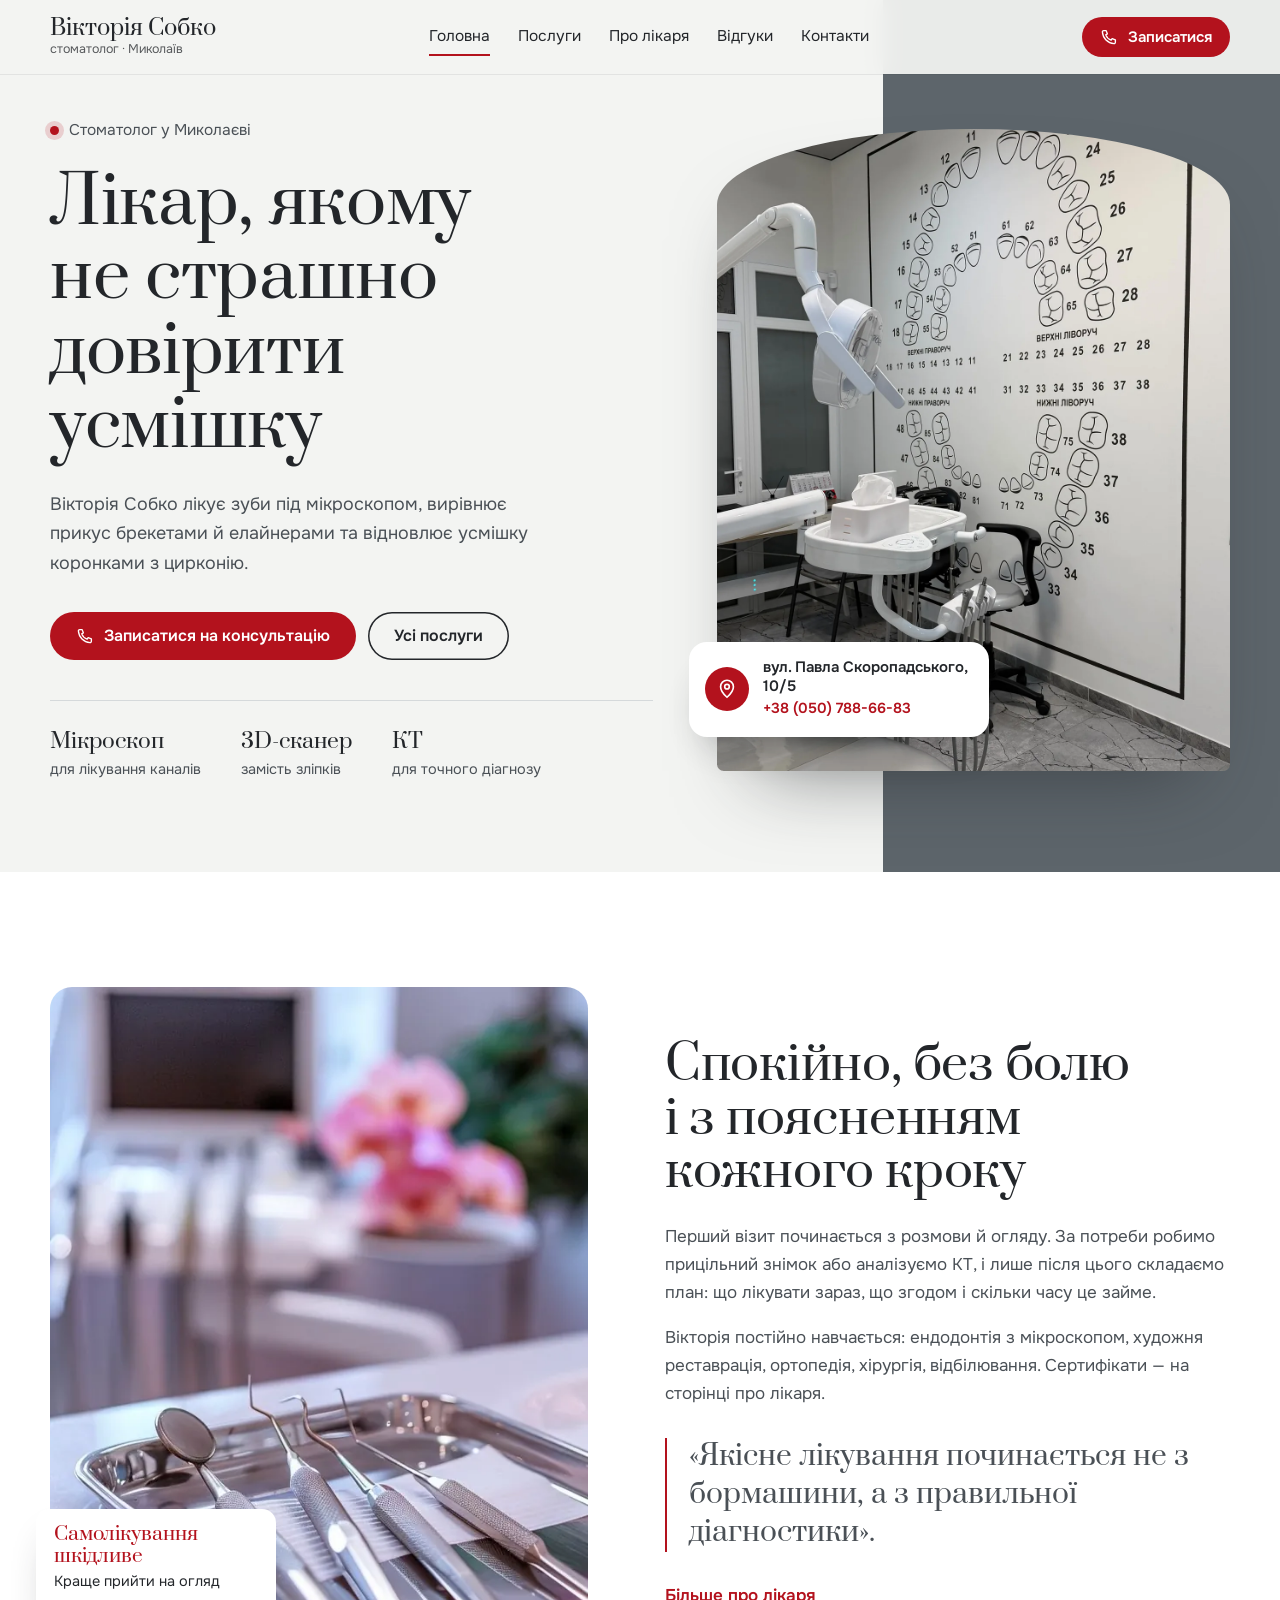
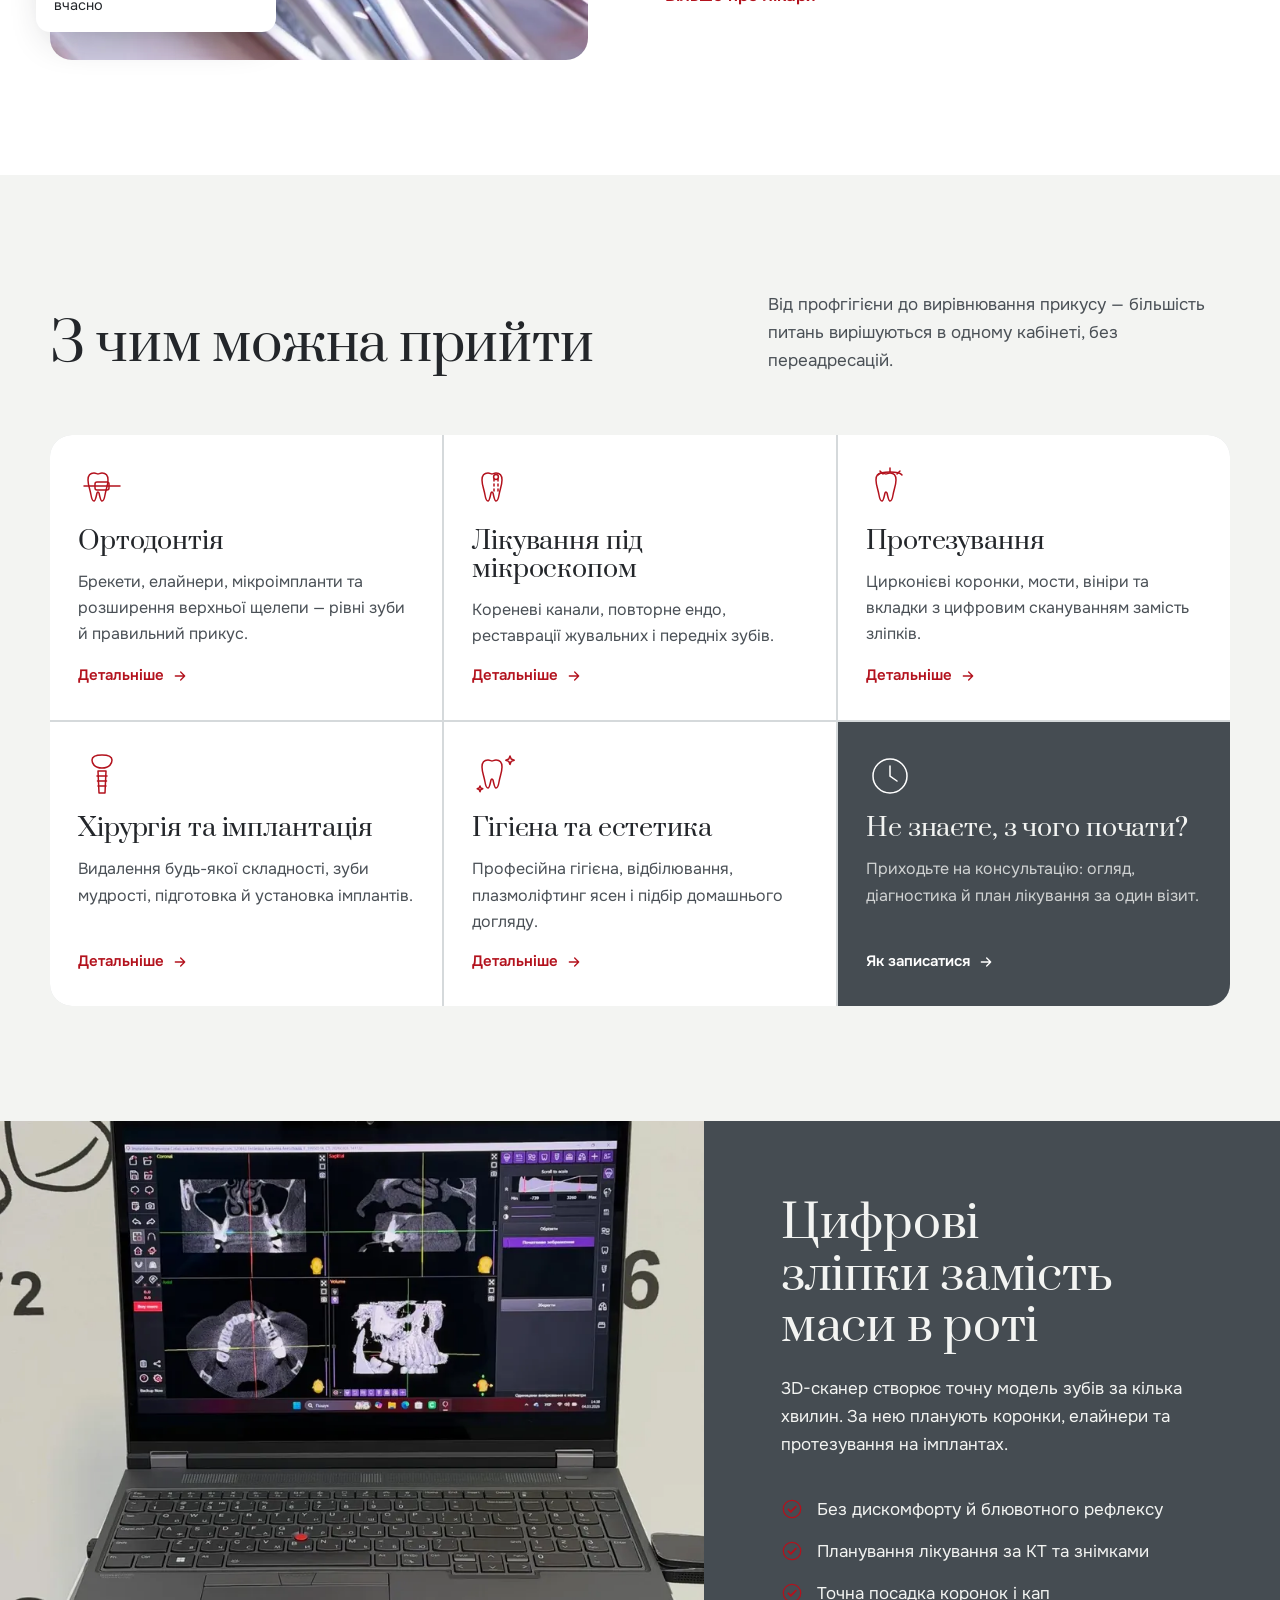
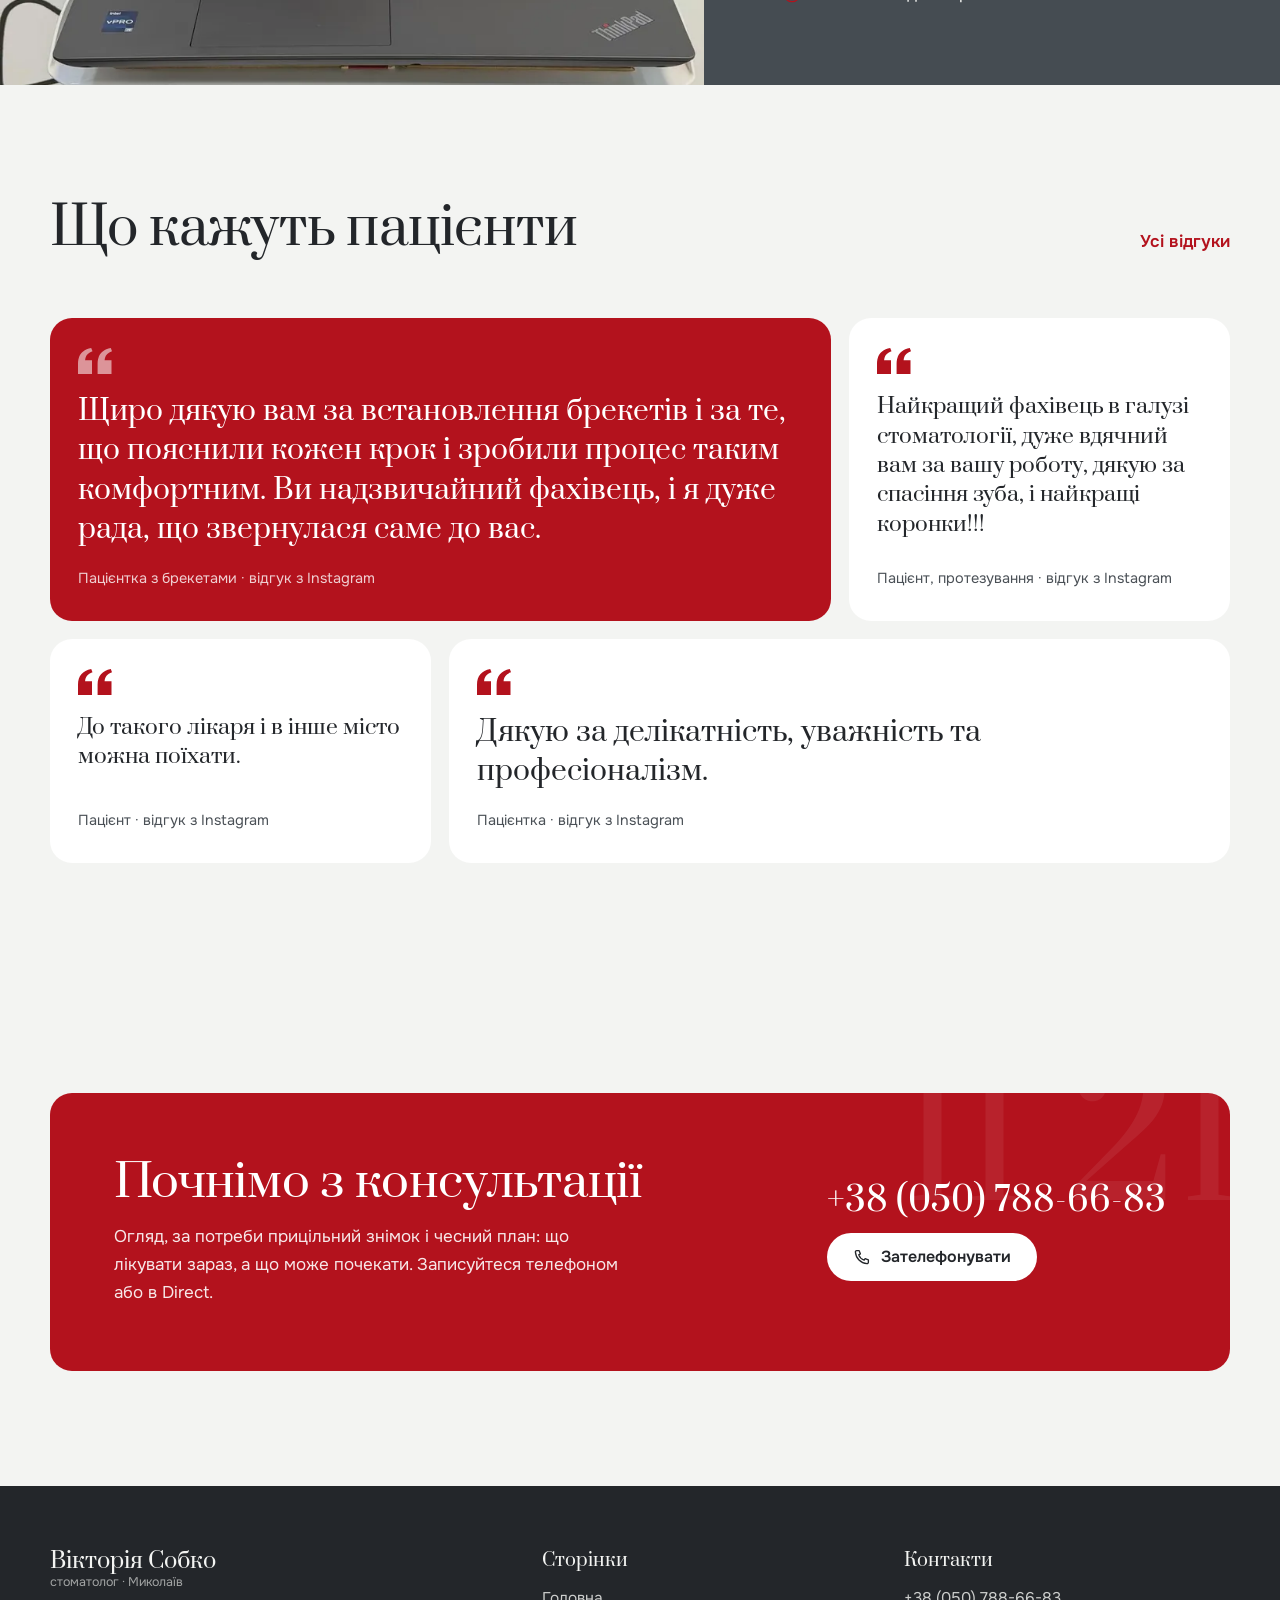
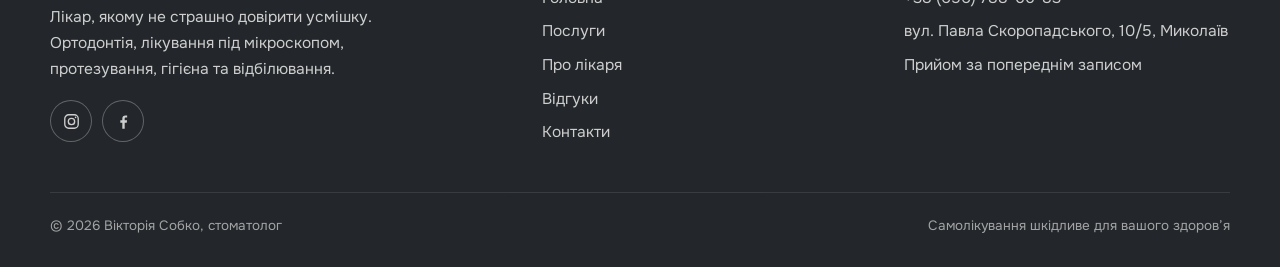
==== commit 4da7ba47: "Add files via upload" ====
--- a/index.html
+++ b/index.html
@@ -27,7 +27,7 @@
 </head>
 <body>
 <a class="skip" href="#main">До змісту</a>
-<header class="hdr">
+<header class="hdr hdr--page">
   <div class="wrap hdr__in">
     <a class="brand" href="index.html" aria-label="Вікторія Собко — на головну"><b>Вікторія Собко</b><span>стоматолог · Миколаїв</span></a>
     <nav class="nav" id="nav" aria-label="Основне меню"><a href="index.html" aria-current="page">Головна</a><a href="poslugy.html">Послуги</a><a href="pro-likarya.html">Про лікаря</a><a href="vidguky.html">Відгуки</a><a href="kontakty.html">Контакти</a></nav>
@@ -38,91 +38,36 @@
 
 <main id="main">
 <section class="hero">
-  <svg class="hero__arch arch" viewBox="0 0 600 680" aria-hidden="true"><rect class="t" x="-16.5" y="-13.0" width="33.0" height="26.0" rx="9.0" transform="translate(83.4 245.8) rotate(-71.8)" data-n="18"/>
-<text x="55.2" y="239.7">18</text>
-<rect class="t" x="-15.3" y="-13.0" width="30.6" height="26.0" rx="8.6" transform="translate(99.0 208.6) rotate(-62.9)" data-n="17"/>
-<text x="72.7" y="198.0">17</text>
-<rect class="t" x="-14.1" y="-13.0" width="28.2" height="26.0" rx="8.2" transform="translate(119.8 174.6) rotate(-53.9)" data-n="16"/>
-<text x="96.3" y="159.9">16</text>
-<rect class="t" x="-12.9" y="-13.0" width="25.8" height="26.0" rx="7.8" transform="translate(145.5 144.8) rotate(-44.6)" data-n="15"/>
-<text x="125.4" y="126.5">15</text>
-<rect class="t" x="-11.7" y="-13.0" width="23.4" height="26.0" rx="7.4" transform="translate(175.4 119.9) rotate(-35.0)" data-n="14"/>
-<text x="159.1" y="98.7">14</text>
-<rect class="t" x="-10.5" y="-14.0" width="21.0" height="28.0" rx="7.0" transform="translate(208.5 100.6) rotate(-25.2)" data-n="13"/>
-<text x="196.6" y="77.1">13</text>
-<rect class="t" x="-9.3" y="-14.0" width="18.6" height="28.0" rx="6.6" transform="translate(244.1 87.5) rotate(-15.2)" data-n="12"/>
-<text x="236.8" y="62.4">12</text>
-<rect class="t" x="-8.1" y="-14.0" width="16.2" height="28.0" rx="6.2" transform="translate(281.2 80.8) rotate(-5.1)" data-n="11"/>
-<text x="278.8" y="54.9">11</text>
-<rect class="t" x="-8.1" y="-14.0" width="16.2" height="28.0" rx="6.2" transform="translate(318.8 80.8) rotate(5.1)" data-n="21"/>
-<text x="321.2" y="54.9">21</text>
-<rect class="t" x="-9.3" y="-14.0" width="18.6" height="28.0" rx="6.6" transform="translate(355.9 87.5) rotate(15.2)" data-n="22"/>
-<text x="363.2" y="62.4">22</text>
-<rect class="t" x="-10.5" y="-14.0" width="21.0" height="28.0" rx="7.0" transform="translate(391.5 100.6) rotate(25.2)" data-n="23"/>
-<text x="403.4" y="77.1">23</text>
-<rect class="t" x="-11.7" y="-13.0" width="23.4" height="26.0" rx="7.4" transform="translate(424.6 119.9) rotate(35.0)" data-n="24"/>
-<text x="440.9" y="98.7">24</text>
-<rect class="t" x="-12.9" y="-13.0" width="25.8" height="26.0" rx="7.8" transform="translate(454.5 144.8) rotate(44.6)" data-n="25"/>
-<text x="474.6" y="126.5">25</text>
-<rect class="t" x="-14.1" y="-13.0" width="28.2" height="26.0" rx="8.2" transform="translate(480.2 174.6) rotate(53.9)" data-n="26"/>
-<text x="503.7" y="159.9">26</text>
-<rect class="t" x="-15.3" y="-13.0" width="30.6" height="26.0" rx="8.6" transform="translate(501.0 208.6) rotate(62.9)" data-n="27"/>
-<text x="527.3" y="198.0">27</text>
-<rect class="t" x="-16.5" y="-13.0" width="33.0" height="26.0" rx="9.0" transform="translate(516.6 245.8) rotate(71.8)" data-n="28"/>
-<text x="544.8" y="239.7">28</text>
-<rect class="t" x="-16.5" y="-13.0" width="33.0" height="26.0" rx="9.0" transform="translate(97.6 429.2) rotate(251.9)" data-n="48"/>
-<text x="69.3" y="443.3">48</text>
-<rect class="t" x="-15.3" y="-13.0" width="30.6" height="26.0" rx="8.6" transform="translate(112.1 464.2) rotate(243.0)" data-n="47"/>
-<text x="85.8" y="482.7">47</text>
-<rect class="t" x="-14.1" y="-13.0" width="28.2" height="26.0" rx="8.2" transform="translate(131.6 496.1) rotate(234.0)" data-n="46"/>
-<text x="108.1" y="518.7">46</text>
-<rect class="t" x="-12.9" y="-13.0" width="25.8" height="26.0" rx="7.8" transform="translate(155.6 524.1) rotate(224.7)" data-n="45"/>
-<text x="135.5" y="550.4">45</text>
-<rect class="t" x="-11.7" y="-13.0" width="23.4" height="26.0" rx="7.4" transform="translate(183.5 547.5) rotate(215.2)" data-n="44"/>
-<text x="167.2" y="576.7">44</text>
-<rect class="t" x="-10.5" y="-14.0" width="21.0" height="28.0" rx="7.0" transform="translate(214.5 565.6) rotate(205.4)" data-n="43"/>
-<text x="202.6" y="597.1">43</text>
-<rect class="t" x="-9.3" y="-14.0" width="18.6" height="28.0" rx="6.6" transform="translate(247.8 578.0) rotate(195.3)" data-n="42"/>
-<text x="240.5" y="611.1">42</text>
-<rect class="t" x="-8.1" y="-14.0" width="16.2" height="28.0" rx="6.2" transform="translate(282.4 584.2) rotate(185.1)" data-n="41"/>
-<text x="280.0" y="618.1">41</text>
-<rect class="t" x="-8.1" y="-14.0" width="16.2" height="28.0" rx="6.2" transform="translate(317.6 584.2) rotate(174.9)" data-n="31"/>
-<text x="320.0" y="618.1">31</text>
-<rect class="t" x="-9.3" y="-14.0" width="18.6" height="28.0" rx="6.6" transform="translate(352.2 578.0) rotate(164.7)" data-n="32"/>
-<text x="359.5" y="611.1">32</text>
-<rect class="t" x="-10.5" y="-14.0" width="21.0" height="28.0" rx="7.0" transform="translate(385.5 565.6) rotate(154.6)" data-n="33"/>
-<text x="397.4" y="597.1">33</text>
-<rect class="t" x="-11.7" y="-13.0" width="23.4" height="26.0" rx="7.4" transform="translate(416.5 547.5) rotate(144.8)" data-n="34"/>
-<text x="432.8" y="576.7">34</text>
-<rect class="t" x="-12.9" y="-13.0" width="25.8" height="26.0" rx="7.8" transform="translate(444.4 524.1) rotate(135.3)" data-n="35"/>
-<text x="464.5" y="550.4">35</text>
-<rect class="t" x="-14.1" y="-13.0" width="28.2" height="26.0" rx="8.2" transform="translate(468.4 496.1) rotate(126.0)" data-n="36"/>
-<text x="491.9" y="518.7">36</text>
-<rect class="t" x="-15.3" y="-13.0" width="30.6" height="26.0" rx="8.6" transform="translate(487.9 464.2) rotate(117.0)" data-n="37"/>
-<text x="514.2" y="482.7">37</text>
-<rect class="t" x="-16.5" y="-13.0" width="33.0" height="26.0" rx="9.0" transform="translate(502.4 429.2) rotate(108.1)" data-n="38"/>
-<text x="530.7" y="443.3">38</text></svg>
-  <div class="hero__photo"><img src="img/portrait.webp" alt="Стоматолог Вікторія Собко в червоній сукні з інструментом у руці" width="960" height="891" fetchpriority="high"></div>
-  <div class="wrap hero__body">
-    <p class="hero__kicker reveal-load" style="animation-delay:.1s">Стоматолог у Миколаєві</p>
-    <h1 class="reveal-load" style="animation-delay:.25s">Лікар, якому не страшно довірити усмішку</h1>
-    <p class="hero__lead reveal-load" style="animation-delay:.4s">Вікторія Собко лікує зуби під мікроскопом, вирівнює прикус брекетами й елайнерами та відновлює усмішку коронками з цирконію.</p>
-    <div class="hero__cta reveal-load" style="animation-delay:.55s">
-      <a class="btn" href="tel:+380507886683"><svg viewBox="0 0 24 24" fill="none" stroke="currentColor" stroke-width="1.8" stroke-linecap="round" stroke-linejoin="round" aria-hidden="true"><path d="M5 3.5h3.2l1.6 4.3-2.1 1.4a11.5 11.5 0 0 0 7.1 7.1l1.4-2.1 4.3 1.6V19a1.8 1.8 0 0 1-1.9 1.8C10.4 20.3 3.7 13.6 3.2 5.4A1.8 1.8 0 0 1 5 3.5Z"/></svg><span>Записатися на консультацію</span></a>
-      <a class="btn btn--ghost" href="poslugy.html"><span>Усі послуги</span></a>
+  <div class="wrap hero__grid">
+    <div class="hero__txt">
+      <p class="hero__kicker reveal-load" style="animation-delay:.1s">Стоматолог у Миколаєві</p>
+      <h1 class="reveal-load" style="animation-delay:.2s">Лікар, якому не страшно довірити усмішку</h1>
+      <p class="hero__lead reveal-load" style="animation-delay:.32s">Вікторія Собко лікує зуби під мікроскопом, вирівнює прикус брекетами й елайнерами та відновлює усмішку коронками з цирконію.</p>
+      <div class="hero__cta reveal-load" style="animation-delay:.44s">
+        <a class="btn" href="tel:+380507886683"><svg viewBox="0 0 24 24" fill="none" stroke="currentColor" stroke-width="1.8" stroke-linecap="round" stroke-linejoin="round" aria-hidden="true"><path d="M5 3.5h3.2l1.6 4.3-2.1 1.4a11.5 11.5 0 0 0 7.1 7.1l1.4-2.1 4.3 1.6V19a1.8 1.8 0 0 1-1.9 1.8C10.4 20.3 3.7 13.6 3.2 5.4A1.8 1.8 0 0 1 5 3.5Z"/></svg><span>Записатися на консультацію</span></a>
+        <a class="btn btn--ghost" href="poslugy.html"><span>Усі послуги</span></a>
+      </div>
+      <ul class="hero__facts reveal-load" style="animation-delay:.56s">
+        <li><b>Мікроскоп</b><span>для лікування каналів</span></li>
+        <li><b>3D-сканер</b><span>замість зліпків</span></li>
+        <li><b>КТ</b><span>для точного діагнозу</span></li>
+      </ul>
     </div>
-    <div class="hero__addr reveal-load" style="animation-delay:.7s">
-      <a href="https://www.google.com/maps/search/?api=1&query=%D0%B2%D1%83%D0%BB.+%D0%9F%D0%B0%D0%B2%D0%BB%D0%B0+%D0%A1%D0%BA%D0%BE%D1%80%D0%BE%D0%BF%D0%B0%D0%B4%D1%81%D1%8C%D0%BA%D0%BE%D0%B3%D0%BE+10%2F5+%D0%9C%D0%B8%D0%BA%D0%BE%D0%BB%D0%B0%D1%97%D0%B2" target="_blank" rel="noopener">вул. Павла Скоропадського, 10/5, Миколаїв</a>
-      <a href="tel:+380507886683">+38 (050) 788-66-83</a>
-    </div>
+    <figure class="hero__fig reveal-load" style="animation-delay:.15s">
+      <img src="img/hero-cabinet.webp" alt="Кабінет Вікторії Собко: стоматологічне крісло на тлі зубної формули на стіні" width="1200" height="1500" fetchpriority="high">
+      <figcaption class="hero__card">
+        <span class="hero__pin"><svg viewBox="0 0 24 24" fill="none" stroke="currentColor" stroke-width="1.8" aria-hidden="true"><path d="M12 21s-7-6.2-7-11.5a7 7 0 0 1 14 0C19 14.8 12 21 12 21Z"/><circle cx="12" cy="9.5" r="2.5"/></svg></span>
+        <span><b>вул. Павла Скоропадського, 10/5</b><a href="tel:+380507886683">+38 (050) 788-66-83</a></span>
+      </figcaption>
+    </figure>
   </div>
 </section>
 
 <section class="sec sec--paper">
   <div class="wrap split">
     <div class="split__media rv">
-      <img src="img/cabinet.webp" alt="Кабінет: стоматологічне крісло та зубна формула на стіні" loading="lazy" width="788" height="1400">
-      <div class="split__tag"><b>Кабінет на Скоропадського</b>вул. Павла Скоропадського, 10/5</div>
+      <img src="img/instruments.webp" alt="Стерильні інструменти на лотку в кабінеті" loading="lazy" width="619" height="1100">
+      <div class="split__tag"><b>Самолікування шкідливе</b>Краще прийти на огляд вчасно</div>
     </div>
     <div class="rv rv-d1">
       <h2>Спокійно, без болю і з поясненням кожного кроку</h2>
@@ -157,7 +102,7 @@
 <section class="sec">
   <div class="wrap">
     <div class="sec__head rv"><h2>Що кажуть пацієнти</h2><a class="link" href="vidguky.html">Усі відгуки</a></div>
-    <div class="revs"><figure class="rev rev--wide rev--red rv rv-d1"><span class="rev__mark"><svg viewBox="0 0 34 26" fill="currentColor" aria-hidden="true"><path d="M0 26V15.6C0 6.9 4.6 1.7 13.2 0l1.3 3.3C9.6 4.9 7.4 8 7.1 12.2H14V26H0Zm19.6 0V15.6C19.6 6.9 24.2 1.7 32.8 0L34 3.3c-4.9 1.6-7.1 4.7-7.4 8.9h6.9V26H19.6Z"/></svg></span><blockquote>Щиро дякую вам за встановлення брекетів і за те, що пояснили кожен крок і зробили процес таким комфортним. Ви надзвичайний фахівець, і я дуже рада, що звернулася саме до вас.</blockquote><figcaption>Пацієнтка з брекетами · відгук з Instagram</figcaption></figure><figure class="rev  rv rv-d2"><span class="rev__mark"><svg viewBox="0 0 34 26" fill="currentColor" aria-hidden="true"><path d="M0 26V15.6C0 6.9 4.6 1.7 13.2 0l1.3 3.3C9.6 4.9 7.4 8 7.1 12.2H14V26H0Zm19.6 0V15.6C19.6 6.9 24.2 1.7 32.8 0L34 3.3c-4.9 1.6-7.1 4.7-7.4 8.9h6.9V26H19.6Z"/></svg></span><blockquote>Найкращий фахівець в галузі стоматології, дуже вдячний вам за вашу роботу, дякую за спасіння зуба, і найкращі коронки!!!</blockquote><figcaption>Пацієнт, протезування · відгук з Instagram</figcaption></figure><figure class="rev  rv rv-d3"><span class="rev__mark"><svg viewBox="0 0 34 26" fill="currentColor" aria-hidden="true"><path d="M0 26V15.6C0 6.9 4.6 1.7 13.2 0l1.3 3.3C9.6 4.9 7.4 8 7.1 12.2H14V26H0Zm19.6 0V15.6C19.6 6.9 24.2 1.7 32.8 0L34 3.3c-4.9 1.6-7.1 4.7-7.4 8.9h6.9V26H19.6Z"/></svg></span><blockquote>До такого лікаря і в інше місто можна поїхати.</blockquote><figcaption>Пацієнт · відгук з Instagram</figcaption></figure></div>
+    <div class="revs"><figure class="rev rev--wide rev--red rv rv-d1"><span class="rev__mark"><svg viewBox="0 0 34 26" fill="currentColor" aria-hidden="true"><path d="M0 26V15.6C0 6.9 4.6 1.7 13.2 0l1.3 3.3C9.6 4.9 7.4 8 7.1 12.2H14V26H0Zm19.6 0V15.6C19.6 6.9 24.2 1.7 32.8 0L34 3.3c-4.9 1.6-7.1 4.7-7.4 8.9h6.9V26H19.6Z"/></svg></span><blockquote>Щиро дякую вам за встановлення брекетів і за те, що пояснили кожен крок і зробили процес таким комфортним. Ви надзвичайний фахівець, і я дуже рада, що звернулася саме до вас.</blockquote><figcaption>Пацієнтка з брекетами · відгук з Instagram</figcaption></figure><figure class="rev  rv rv-d2"><span class="rev__mark"><svg viewBox="0 0 34 26" fill="currentColor" aria-hidden="true"><path d="M0 26V15.6C0 6.9 4.6 1.7 13.2 0l1.3 3.3C9.6 4.9 7.4 8 7.1 12.2H14V26H0Zm19.6 0V15.6C19.6 6.9 24.2 1.7 32.8 0L34 3.3c-4.9 1.6-7.1 4.7-7.4 8.9h6.9V26H19.6Z"/></svg></span><blockquote>Найкращий фахівець в галузі стоматології, дуже вдячний вам за вашу роботу, дякую за спасіння зуба, і найкращі коронки!!!</blockquote><figcaption>Пацієнт, протезування · відгук з Instagram</figcaption></figure><figure class="rev  rv rv-d3"><span class="rev__mark"><svg viewBox="0 0 34 26" fill="currentColor" aria-hidden="true"><path d="M0 26V15.6C0 6.9 4.6 1.7 13.2 0l1.3 3.3C9.6 4.9 7.4 8 7.1 12.2H14V26H0Zm19.6 0V15.6C19.6 6.9 24.2 1.7 32.8 0L34 3.3c-4.9 1.6-7.1 4.7-7.4 8.9h6.9V26H19.6Z"/></svg></span><blockquote>До такого лікаря і в інше місто можна поїхати.</blockquote><figcaption>Пацієнт · відгук з Instagram</figcaption></figure><figure class="rev rev--wide rv rv-d1"><span class="rev__mark"><svg viewBox="0 0 34 26" fill="currentColor" aria-hidden="true"><path d="M0 26V15.6C0 6.9 4.6 1.7 13.2 0l1.3 3.3C9.6 4.9 7.4 8 7.1 12.2H14V26H0Zm19.6 0V15.6C19.6 6.9 24.2 1.7 32.8 0L34 3.3c-4.9 1.6-7.1 4.7-7.4 8.9h6.9V26H19.6Z"/></svg></span><blockquote>Дякую за делікатність, уважність та професіоналізм.</blockquote><figcaption>Пацієнтка · відгук з Instagram</figcaption></figure></div>
   </div>
 </section>
 <section class="sec" aria-label="Запис">
--- a/css/style.css
+++ b/css/style.css
@@ -26,7 +26,7 @@
 html{-webkit-text-size-adjust:100%;scroll-behavior:smooth}
 @media (prefers-reduced-motion:reduce){html{scroll-behavior:auto}}
 body{margin:0;background:var(--porcelain);color:var(--graphite);font:400 17px/1.65 var(--sans);overflow-x:hidden}
-img{max-width:100%;display:block}
+img{max-width:100%;height:auto;display:block}
 a{color:inherit}
 h1,h2,h3{font-family:var(--serif);font-weight:400;line-height:1.12;margin:0;letter-spacing:-.005em;text-wrap:balance}
 p{margin:0 0 1em}
@@ -71,26 +71,26 @@
 .menu-open .burger span::after{transform:translateY(-7px) rotate(-45deg)}
 
 /* ---------- hero ---------- */
-.hero{position:relative;background:var(--slate);color:var(--porcelain);min-height:min(100svh,900px);display:flex;align-items:flex-end;overflow:hidden}
-.hero__photo{position:absolute;right:0;bottom:0;height:100%;width:min(58%,820px);
-  -webkit-mask-image:linear-gradient(90deg,transparent 0,#000 30%);mask-image:linear-gradient(90deg,transparent 0,#000 30%)}
-.hero__photo img{width:100%;height:100%;object-fit:cover;object-position:60% 20%}
-.hero__arch{position:absolute;left:max(-60px,calc((100vw - 1180px)/2 - 110px));top:50%;width:min(56vw,720px);transform:translateY(-50%);pointer-events:none}
-.arch .t{fill:none;stroke:rgba(243,244,242,.24);stroke-width:1.2;stroke-dasharray:140;stroke-dashoffset:140;animation:draw 1.4s cubic-bezier(.3,.6,.2,1) forwards}
-.arch text{font:400 11px var(--sans);fill:rgba(243,244,242,.3);text-anchor:middle;opacity:0;animation:fade .8s ease forwards}
-.arch .t.hit{stroke:var(--crimson);stroke-width:2;fill:rgba(179,18,29,.25)}
-@keyframes draw{to{stroke-dashoffset:0}}
-@keyframes fade{to{opacity:1}}
-.hero__body{position:relative;z-index:2;padding:150px 0 90px}
-.hero__kicker{font-size:15.5px;opacity:.85;margin-bottom:22px;display:flex;align-items:center;gap:10px}
-.hero__kicker::before{content:"";width:9px;height:9px;border-radius:50%;background:var(--crimson);box-shadow:0 0 0 5px rgba(179,18,29,.25)}
-.hero h1{font-size:clamp(38px,6.4vw,84px);max-width:11.5ch}
-.hero__lead{max-width:34ch;font-size:clamp(17px,1.5vw,19px);margin:26px 0 34px;opacity:.9}
+.hero{position:relative;background:var(--porcelain);color:var(--graphite);padding:118px 0 clamp(56px,7vw,96px);overflow:hidden}
+.hero::before{content:"";position:absolute;right:0;top:0;bottom:0;width:31%;background:var(--slate);z-index:0}
+.hero__grid{position:relative;z-index:1;display:grid;grid-template-columns:minmax(0,1.08fr) minmax(0,.92fr);gap:clamp(32px,5vw,80px);align-items:center}
+.hero__kicker{font-size:15.5px;color:var(--ink-soft);margin-bottom:22px;display:flex;align-items:center;gap:10px}
+.hero__kicker::before{content:"";width:9px;height:9px;border-radius:50%;background:var(--crimson);box-shadow:0 0 0 5px rgba(179,18,29,.16)}
+.hero h1{font-size:clamp(38px,5.2vw,74px);max-width:12ch}
+.hero__lead{max-width:40ch;font-size:clamp(17px,1.4vw,19px);margin:26px 0 34px;color:var(--ink-soft)}
 .hero__cta{display:flex;flex-wrap:wrap;gap:12px}
-.hero__addr{margin-top:46px;display:flex;flex-wrap:wrap;gap:8px 28px;font-size:15px;opacity:.85}
-.hero__addr a{text-decoration:none}
-.hero__addr a:hover{text-decoration:underline}
+.hero__facts{list-style:none;padding:28px 0 0;margin:40px 0 0;border-top:1px solid var(--mist);display:grid;grid-template-columns:repeat(3,auto);justify-content:start;gap:12px 40px}
+.hero__facts b{display:block;font:400 21px/1.2 var(--serif)}
+.hero__facts span{font-size:14.5px;color:var(--ink-soft)}
+.hero__fig{position:relative;margin:0}
+.hero__fig img{width:100%;aspect-ratio:4/5;object-fit:cover;object-position:50% 30%;border-radius:999px 999px 26px 26px / 46% 46% 26px 26px;box-shadow:0 40px 80px -40px rgba(35,38,42,.55)}
+.hero__card{position:absolute;left:-28px;bottom:34px;display:flex;gap:14px;align-items:center;background:var(--paper);border-radius:18px;padding:16px 20px 16px 16px;box-shadow:0 22px 44px -22px rgba(35,38,42,.45);font-size:14.5px;max-width:300px}
+.hero__card b{display:block;font-weight:600;font-size:15px;line-height:1.3}
+.hero__card a{text-decoration:none;color:var(--crimson);font-weight:600}
+.hero__pin{flex:none;width:44px;height:44px;border-radius:50%;background:var(--crimson);color:#fff;display:grid;place-items:center}
+.hero__pin svg{width:22px;height:22px}
 .hero .reveal-load{opacity:0;transform:translateY(18px);animation:rise .9s cubic-bezier(.2,.7,.2,1) forwards}
+.hero__fig.reveal-load{transform:translateY(28px) scale(.98)}
 @keyframes rise{to{opacity:1;transform:none}}
 
 /* ---------- page head (inner pages) ---------- */
@@ -134,8 +134,8 @@
 
 /* cabinet band */
 .band{display:grid;grid-template-columns:1.1fr .9fr;min-height:560px}
-.band__img{position:relative;overflow:hidden}
-.band__img img{width:100%;height:100%;object-fit:cover;transform:scale(1.06);transition:transform 1.4s cubic-bezier(.2,.7,.2,1)}
+.band__img{position:relative;overflow:hidden;min-height:420px}
+.band__img img{position:absolute;inset:0;width:100%;height:100%;object-fit:cover;transform:scale(1.06);transition:transform 1.4s cubic-bezier(.2,.7,.2,1)}
 .band.in .band__img img{transform:scale(1)}
 .band__txt{background:var(--slate-deep);color:var(--porcelain);padding:clamp(40px,6vw,90px);display:flex;flex-direction:column;justify-content:center}
 .band__txt h2{font-size:clamp(30px,3.6vw,46px);margin-bottom:22px}
@@ -266,6 +266,8 @@
   .menu-open .nav{transform:none;opacity:1;visibility:visible}
   .menu-open .hdr{background:var(--porcelain);color:var(--graphite)}
   .burger{display:block}
+  .hero__facts{grid-template-columns:repeat(3,1fr);gap:12px 18px}
+  .hero__facts b{font-size:18px}
   .hdr__call{display:none}
   .split,.band,.contact{grid-template-columns:1fr}
   .band__img{min-height:420px}
@@ -278,13 +280,15 @@
 }
 @media (max-width:760px){
   body{font-size:16.5px}
-  .hero{min-height:auto;flex-direction:column;align-items:stretch}
-  .hero__photo{position:relative;width:100%;height:auto;aspect-ratio:1/1;-webkit-mask-image:linear-gradient(180deg,#000 62%,transparent);mask-image:linear-gradient(180deg,#000 62%,transparent);order:1;margin-top:74px}
-  .hero__photo img{object-position:55% 15%}
-  .hero__body{order:2;padding:0 0 54px;margin-top:-90px}
-  .hero__arch{display:none}
+  .hero{padding-top:96px}
+  .hero::before{width:100%;bottom:auto;height:min(56%,520px)}
+  .hero__grid{grid-template-columns:1fr}
+  .hero__fig{order:-1;max-width:440px;width:100%;margin:0 auto}
+  .hero__card{left:12px;right:12px;bottom:16px;max-width:none}
   .hero h1{max-width:none}
   .hero__cta .btn{flex:1 1 auto;justify-content:center}
+  .hero__facts{grid-template-columns:1fr 1fr 1fr;gap:12px 16px}
+  .hero__facts b{font-size:18px}
   .split__tag{left:12px}
   .split__media img{aspect-ratio:1/1}
   .revs .rev,.revs .rev--wide{grid-column:1/-1}
